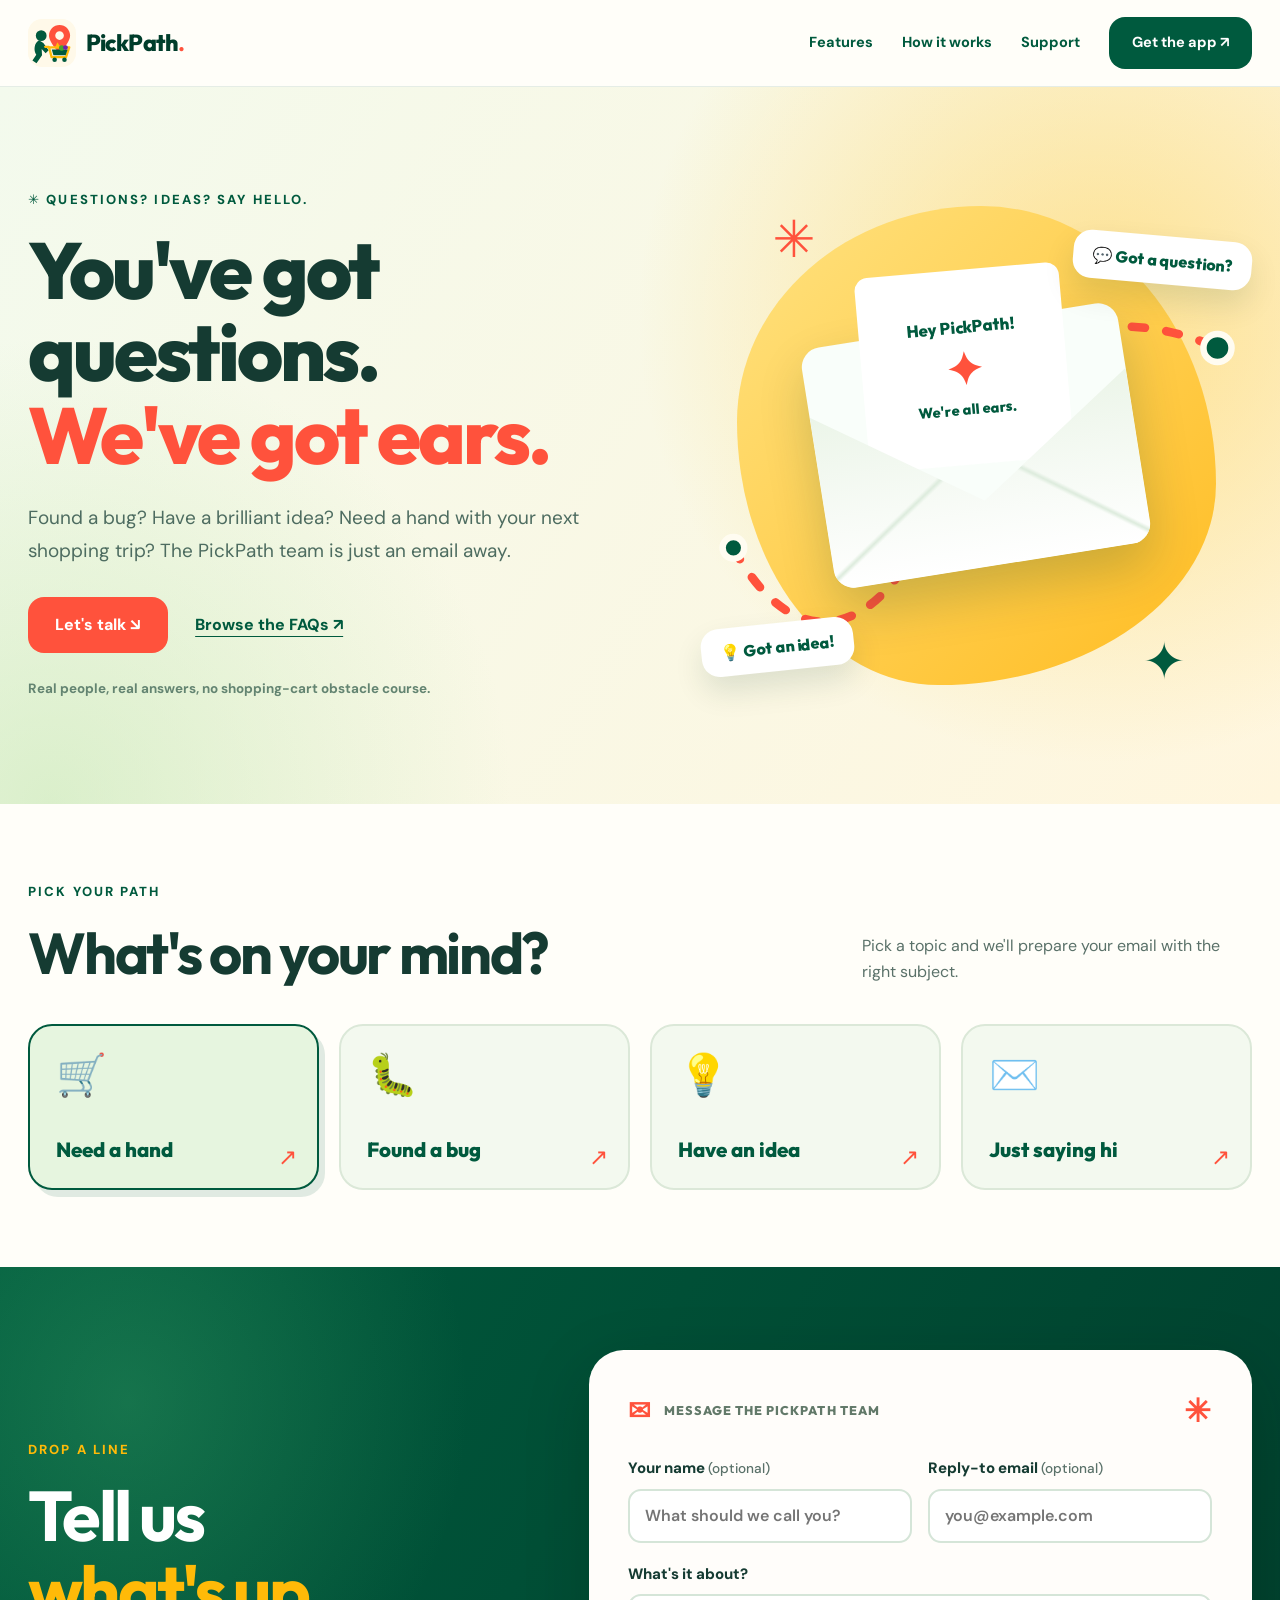
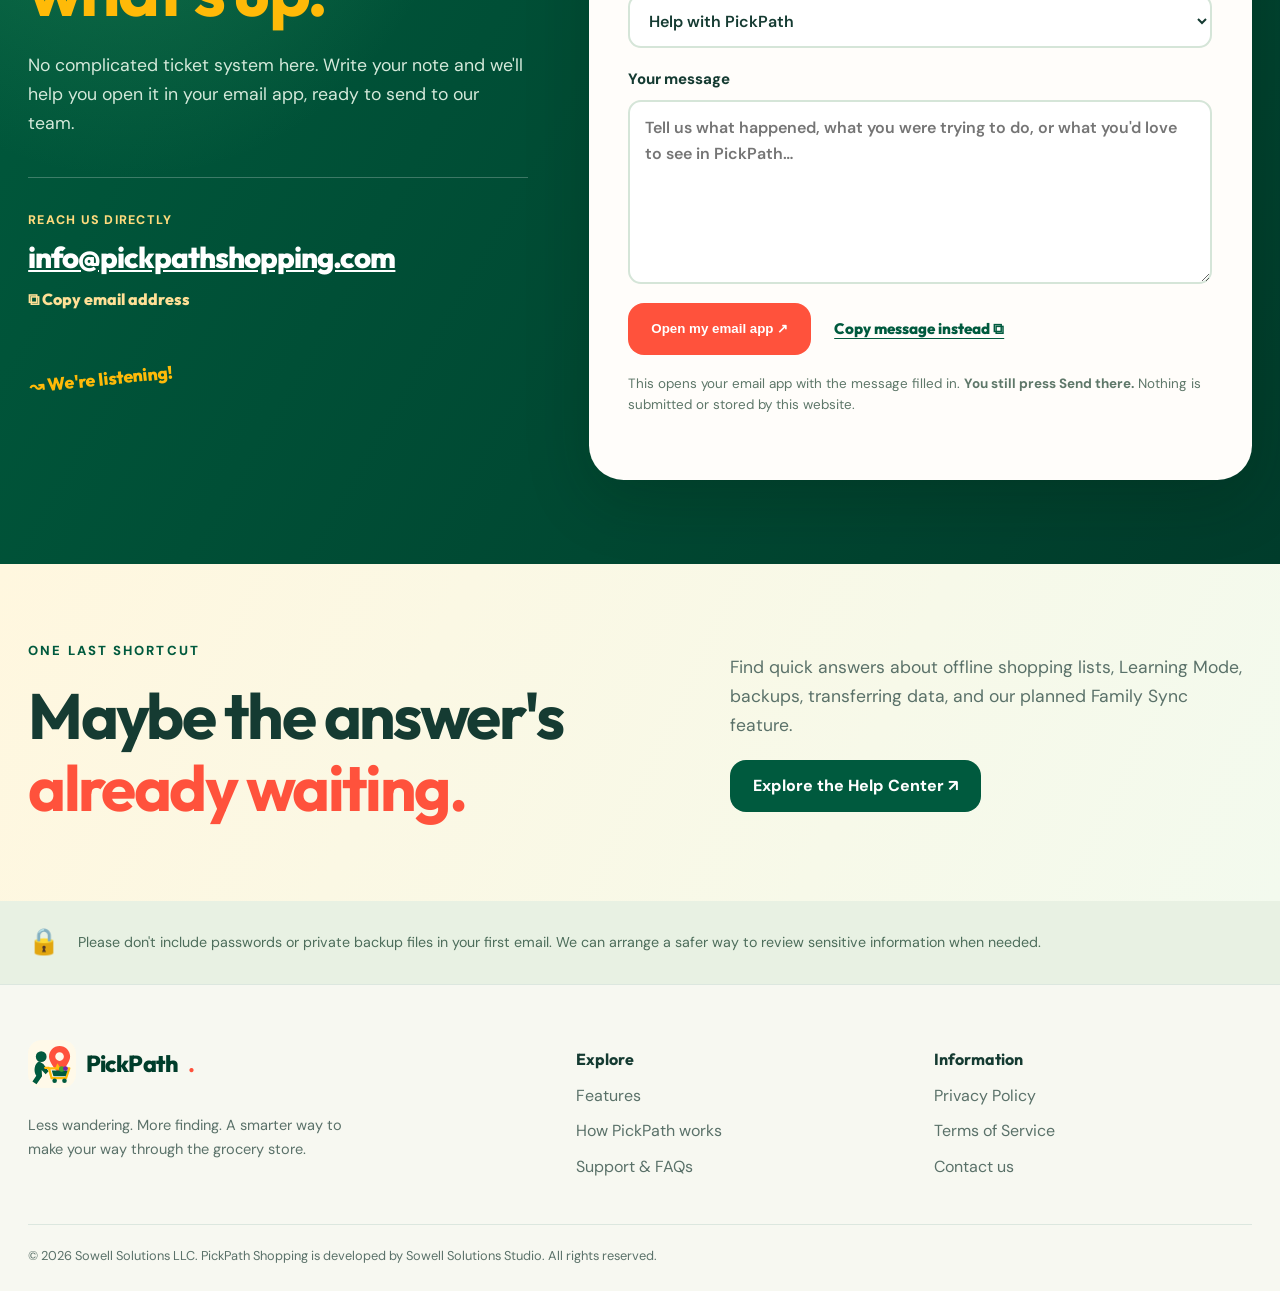
==== contact/index.html @ 89ba2357 "feat: add animated contact page, email composer and working footer navigation" ====
<!doctype html><html lang="en"><head><meta charset="utf-8"><meta name="viewport" content="width=device-width,initial-scale=1"><title>Contact PickPath Shopping | Say Hello to Our Team</title><meta name="description" content="Contact the PickPath Shopping team. Ask for help, report a bug, suggest a feature, or learn more about our grocery shopping app."><meta name="robots" content="noindex,nofollow"><link rel="canonical" href="https://pickpathshopping.com/contact/"><meta property="og:type" content="website"><meta property="og:site_name" content="PickPath Shopping"><meta property="og:title" content="Contact PickPath Shopping"><meta property="og:description" content="Questions, ideas and grocery mysteries welcome. Get in touch with PickPath Shopping."><meta property="og:url" content="https://pickpathshopping.com/contact/"><meta name="theme-color" content="#005a3e"><link rel="icon" href="../assets/brand.svg" type="image/svg+xml"><link rel="stylesheet" href="../styles.css"></head><body><a class="skip-link" href="#main">Skip to content</a><header class="site-header"><div class="shell nav"><a class="brand" href="../"><img src="../assets/brand.svg" alt="" width="48" height="48"><span>PickPath<strong>.</strong></span></a><nav class="nav-links" aria-label="Main navigation"><a href="../#features">Features</a><a href="../#how-it-works">How it works</a><a href="../support/">Support</a><a class="btn" href="../#download">Get the app ↗</a></nav></div></header>
<main id="main">
<section class="contact-hero"><div class="shell contact-hero-grid">
 <div class="contact-hero-copy"><p class="eyebrow">✳ Questions? Ideas? Say hello.</p><h1>You've got<br>questions.<br><em>We've got ears.</em></h1><p>Found a bug? Have a brilliant idea? Need a hand with your next shopping trip? The PickPath team is just an email away.</p><div class="contact-hero-actions"><a class="btn contact-hero-cta" href="#write-us">Let's talk ↘</a><a class="contact-hero-secondary" href="../support/">Browse the FAQs ↗</a></div><span class="contact-hero-footnote">Real people, real answers, no shopping-cart obstacle course.</span></div>
 <div class="contact-hero-art" aria-hidden="true"><div class="contact-hero-blob"></div><svg viewBox="0 0 510 490" class="contact-route"><path d="M30 340 C100 470 195 395 218 280 S355 100 478 155"/><circle cx="30" cy="340" r="10"/><circle cx="478" cy="155" r="13"/></svg><div class="contact-envelope"><div class="contact-envelope-note"><span>Hey PickPath!</span><strong>✦</strong><small>We're all ears.</small></div><div class="contact-envelope-front"></div></div><div class="contact-bubble contact-bubble-one">💬 Got a question?</div><div class="contact-bubble contact-bubble-two">💡 Got an idea!</div><span class="contact-spark contact-spark-one">✳</span><span class="contact-spark contact-spark-two">✦</span></div>
</div></section>
<section class="contact-topics" aria-labelledby="contact-topics-title"><div class="shell"><p class="eyebrow">Pick your path</p><div class="contact-topic-head"><h2 id="contact-topics-title">What's on your mind?</h2><p>Pick a topic and we'll prepare your email with the right subject.</p></div><div class="contact-topic-grid" role="group" aria-label="Choose an email topic">
<button type="button" class="contact-topic is-active" data-contact-topic="Help with PickPath" aria-pressed="true"><span>🛒</span><strong>Need a hand</strong><i aria-hidden="true">↗</i></button>
<button type="button" class="contact-topic" data-contact-topic="Bug report" aria-pressed="false"><span>🐛</span><strong>Found a bug</strong><i aria-hidden="true">↗</i></button>
<button type="button" class="contact-topic" data-contact-topic="Feature idea" aria-pressed="false"><span>💡</span><strong>Have an idea</strong><i aria-hidden="true">↗</i></button>
<button type="button" class="contact-topic" data-contact-topic="Something else" aria-pressed="false"><span>✉️</span><strong>Just saying hi</strong><i aria-hidden="true">↗</i></button>
</div></div></section>
<section id="write-us" class="contact-compose"><div class="shell contact-compose-grid">
 <div class="contact-compose-copy"><p class="eyebrow">Drop a line</p><h2>Tell us<br><em>what's up.</em></h2><p>No complicated ticket system here. Write your note and we'll help you open it in your email app, ready to send to our team.</p><div class="contact-address"><span>Reach us directly</span><a href="mailto:info@pickpathshopping.com">info@pickpathshopping.com</a><button type="button" data-contact-copy-email>⧉ Copy email address</button></div><p class="contact-scribble" aria-hidden="true">↝ We're listening!</p></div>
 <div class="contact-paper"><div class="contact-paper-heading"><span>✉</span> MESSAGE THE PICKPATH TEAM <span>✳</span></div><form id="contact-email-composer">
 <div class="contact-field-pair"><div class="contact-field"><label for="contact-name">Your name <small>(optional)</small></label><input id="contact-name" type="text" maxlength="80" autocomplete="name" placeholder="What should we call you?"></div><div class="contact-field"><label for="contact-reply">Reply-to email <small>(optional)</small></label><input id="contact-reply" type="email" maxlength="254" autocomplete="email" placeholder="you@example.com"></div></div>
 <div class="contact-field"><label for="contact-subject">What's it about?</label><select id="contact-subject"><option>Help with PickPath</option><option>Bug report</option><option>Feature idea</option><option>Something else</option></select></div>
 <div class="contact-field"><label for="contact-message">Your message</label><textarea id="contact-message" rows="6" maxlength="1500" minlength="5" placeholder="Tell us what happened, what you were trying to do, or what you'd love to see in PickPath…" required></textarea></div>
 <div class="contact-actions"><button type="submit" class="btn contact-open-email">Open my email app ↗</button><button type="button" class="contact-copy-draft" data-contact-copy-draft>Copy message instead ⧉</button></div><p class="contact-form-hint">This opens your email app with the message filled in. <strong>You still press Send there.</strong> Nothing is submitted or stored by this website.</p><p class="contact-feedback" id="contact-copy-feedback" role="status" aria-live="polite"></p>
 </form></div>
</div></section>
<section class="contact-help" aria-labelledby="contact-help-title"><div class="shell contact-help-grid"><div><p class="eyebrow">One last shortcut</p><h2 id="contact-help-title">Maybe the answer's<br><em>already waiting.</em></h2></div><div><p>Find quick answers about offline shopping lists, Learning Mode, backups, transferring data, and our planned Family Sync feature.</p><a href="../support/" class="btn">Explore the Help Center ↗</a></div></div></section>
<div class="contact-safety"><div class="shell"><span aria-hidden="true">🔒</span><p>Please don't include passwords or private backup files in your first email. We can arrange a safer way to review sensitive information when needed.</p></div></div>
</main><footer class="site-footer"><div class="shell"><div class="footer-grid"><div><a class="brand" href="../"><img src="../assets/brand.svg" alt="" width="48" height="48">PickPath<strong>.</strong></a><p>Less wandering. More finding. A smarter way to make your way through the grocery store.</p></div><div class="footer-col"><h3>Explore</h3><a href="../#features">Features</a><a href="../#how-it-works">How PickPath works</a><a href="../support/">Support &amp; FAQs</a></div><div class="footer-col"><h3>Information</h3><a href="../privacy/">Privacy Policy</a><a href="../terms/">Terms of Service</a><a href="../contact/">Contact us</a></div></div><div class="footer-bottom">© 2026 Sowell Solutions LLC. PickPath Shopping is developed by Sowell Solutions Studio. All rights reserved.</div></div></footer><script src="../scripts/contact.js" defer></script></body></html>
---- styles.css ----
@import url('https://fonts.googleapis.com/css2?family=DM+Sans:wght@400;500;600;700&family=Outfit:wght@400;500;600;700;800&display=swap');
:root{--green:#005a3e;--green-deep:#003d2b;--orange:#ff523c;--gold:#ffba08;--cream:#faf8ee;--ink:#153b32;--muted:#5a7169;--line:#dce7df;--shadow:0 22px 65px rgba(2,75,50,.09)}
*{box-sizing:border-box}html{scroll-behavior:smooth}body{margin:0;background:#fffef9;color:var(--ink);font:16px/1.65 'DM Sans',system-ui,sans-serif;-webkit-font-smoothing:antialiased}h1,h2,h3,.brand{font-family:Outfit,system-ui,sans-serif;line-height:1.13;letter-spacing:-.04em}h1{font-size:clamp(3rem,6vw,6.4rem);font-weight:800;margin:18px 0 22px}h2{font-size:clamp(2.1rem,4vw,3.8rem);margin:0 0 22px}h3{font-size:1.45rem;margin:10px 0}p{margin:0 0 20px}a{color:var(--green)}a:hover{color:var(--orange)}.skip-link{position:absolute;top:-80px;left:16px;background:white;padding:12px;z-index:20}.skip-link:focus{top:12px}.shell{width:min(1180px,calc(100% - 42px));margin:auto}.site-header{position:relative;z-index:5;background:#fffef9;border-bottom:1px solid rgba(0,90,62,.1)}.nav{display:flex;align-items:center;justify-content:space-between;gap:24px;min-height:86px}.brand{display:inline-flex;align-items:center;gap:10px;color:var(--green-deep);font-size:1.45rem;font-weight:800;text-decoration:none;white-space:nowrap}.brand img{width:48px;height:48px;border-radius:14px;object-fit:cover}.brand strong{color:var(--orange)}.nav-links{display:flex;align-items:center;gap:29px;flex-wrap:wrap}.nav-links a{text-decoration:none;font-weight:700;font-size:.91rem}.btn{display:inline-flex;align-items:center;justify-content:center;gap:10px;min-height:52px;border-radius:16px;padding:12px 23px;background:var(--green);color:#fff;text-decoration:none;font-weight:800;transition:transform .2s,background .2s,box-shadow .2s}.btn:hover{color:#fff;background:var(--green-deep);transform:translateY(-2px);box-shadow:0 10px 25px rgba(0,90,62,.22)}.btn-secondary{background:white;color:var(--green);border:1px solid #c9ded2}.btn-secondary:hover{background:#f1f8f0;color:var(--green)}.btn-coral{background:var(--orange)}.btn-coral:hover{background:#dc402e}.eyebrow{font-size:.82rem;text-transform:uppercase;letter-spacing:.16em;font-weight:800;color:var(--green);margin:0 0 18px}.hero{overflow:hidden;background:radial-gradient(circle at 70% 14%,#fff7ce 0,transparent 39%),linear-gradient(125deg,#f6f8e9 0%,#fffef9 65%);padding:94px 0 105px}.hero-grid{display:grid;grid-template-columns:1.15fr .85fr;align-items:center;gap:40px}.hero-copy{max-width:660px}.hero h1 em{font-style:normal;color:var(--orange)}.lead{font-size:clamp(1.12rem,2vw,1.32rem);color:#4e6b60;max-width:570px}.hero-actions{display:flex;gap:14px;flex-wrap:wrap;margin:34px 0 28px}.reassurance{font-size:.85rem;font-weight:700;color:var(--muted)}.hero-art{position:relative;min-height:480px;display:grid;place-items:center}.art-blob{width:min(100%,470px);aspect-ratio:1;border-radius:41% 59% 53% 47%/56% 40% 60% 44%;background:#ffdb74;transform:rotate(-12deg);position:absolute;box-shadow:0 30px 90px rgba(255,186,8,.17)}.hero-logo{position:relative;width:min(86%,365px);aspect-ratio:1;object-fit:cover;border-radius:34%;background:white;box-shadow:0 28px 68px rgba(0,64,41,.18);transform:rotate(5deg)}.float-label{position:absolute;background:white;border:1px solid #e3ebdf;border-radius:18px;padding:11px 16px;box-shadow:var(--shadow);font-weight:800;color:var(--green);font-size:.9rem}.label-top{right:-4px;top:13%}.label-bottom{bottom:10%;left:-6%}.section{padding:110px 0}.section-soft{background:#f5f9f1}.section-head{max-width:680px;margin-bottom:46px}.section-head p:not(.eyebrow){font-size:1.1rem;color:var(--muted)}.feature-grid{display:grid;grid-template-columns:repeat(3,1fr);gap:22px}.feature{padding:34px 30px;border:1px solid var(--line);border-radius:26px;background:#fff;box-shadow:0 10px 35px rgba(0,75,49,.035)}.feature-icon{width:58px;height:58px;border-radius:18px;display:grid;place-items:center;font-size:1.8rem;background:#e4f4dd;margin-bottom:26px}.feature:nth-child(2) .feature-icon{background:#fff1ce}.feature:nth-child(3) .feature-icon{background:#ffe8e2}.feature p{color:var(--muted);margin:0}.split{display:grid;grid-template-columns:1fr 1fr;gap:80px;align-items:center}.story-panel{padding:44px;border-radius:35px;background:var(--green);color:white;min-height:390px;display:flex;flex-direction:column;justify-content:center;box-shadow:var(--shadow)}.story-panel .route{display:flex;align-items:center;gap:10px;flex-wrap:wrap;margin:26px 0}.route span{background:rgba(255,255,255,.13);border:1px solid rgba(255,255,255,.26);padding:12px 14px;border-radius:13px;font-weight:800}.route b{color:var(--gold)}.story-panel p{color:#d5eadf}.number-list{padding:0;margin:28px 0;list-style:none}.number-list li{display:flex;gap:16px;margin:20px 0;color:var(--muted)}.number-list strong{display:grid;place-items:center;flex:0 0 38px;height:38px;border-radius:50%;background:#e7f3e6;color:var(--green)}.cta{background:var(--green-deep);color:white;border-radius:36px;padding:70px clamp(28px,6vw,78px);display:flex;align-items:center;justify-content:space-between;gap:30px}.cta h2{max-width:650px;margin:0 0 16px}.cta p{color:#c6e0d2;margin:0}.cta .eyebrow{color:var(--gold)}.cta .btn{white-space:nowrap}.site-footer{background:#f7f8f1;padding:55px 0 25px;border-top:1px solid var(--line)}.footer-grid{display:grid;grid-template-columns:1.6fr 1fr 1fr;gap:40px}.footer-grid p{max-width:320px;color:var(--muted);font-size:.91rem;margin-top:18px}.footer-col h3{font-size:1rem;letter-spacing:0;margin-bottom:15px}.footer-col a{display:block;margin:9px 0;text-decoration:none;color:var(--muted)}.footer-bottom{border-top:1px solid var(--line);margin-top:35px;padding-top:20px;color:var(--muted);font-size:.8rem}.page-hero{background:linear-gradient(125deg,#f4f9ec,#fffef8);padding:90px 0 65px}.page-hero h1{font-size:clamp(2.8rem,5vw,4.8rem);margin:0 0 18px}.page-hero p{max-width:700px;color:var(--muted);font-size:1.14rem}.legal{max-width:820px;padding:70px 0 120px}.legal h2{font-size:1.65rem;letter-spacing:-.025em;margin:42px 0 13px}.legal p,.legal li{color:#425e54}.legal ul{padding-left:24px}.legal .notice{background:#f0f7ed;padding:22px 27px;border-radius:17px;border-left:4px solid var(--green)}.faq{max-width:880px}.faq details{border-bottom:1px solid var(--line);padding:20px 0}.faq summary{font-weight:800;font-size:1.12rem;cursor:pointer}.faq details p{margin:14px 0 0;color:var(--muted)}.mobile-menu{display:none}
@media(max-width:900px){.hero-grid{grid-template-columns:1fr}.hero-art{min-height:350px}.hero-logo{max-width:290px}.art-blob{max-width:350px}.label-top{right:4%}.label-bottom{left:4%}.feature-grid{grid-template-columns:1fr 1fr}.split{gap:35px}.cta{flex-direction:column;align-items:flex-start}}@media(max-width:650px){.nav{min-height:74px;align-items:flex-start;padding:15px 0;flex-direction:column;gap:12px}.nav-links{gap:16px}.nav-links a{font-size:.83rem}.nav-links .btn{min-height:42px;padding:8px 13px}.hero{padding:58px 0 65px}.hero-art{min-height:300px}.hero-logo{max-width:235px}.float-label{font-size:.75rem;padding:9px 12px}.section{padding:72px 0}.feature-grid,.split,.footer-grid{grid-template-columns:1fr}.feature{padding:27px}.story-panel{min-height:310px;padding:30px}.cta{border-radius:23px;padding:35px 26px}.page-hero{padding:65px 0 45px}.legal{padding:40px 0 80px}}@media(prefers-reduced-motion:reduce){html{scroll-behavior:auto}*,*::before,*::after{transition:none!important;animation:none!important}}

/*
 * Full-viewport marketing layout.
 * Only privacy and terms use the narrower .legal reading column.
 * All public-facing marketing sections keep small, fluid edge gutters.
 */
:root {
  --site-gutter: clamp(16px, 2.2vw, 44px);
}
.site-header .shell,
.site-footer .shell,
.hero .shell,
#features .shell,
#how-it-works .shell,
#download .shell,
.page-hero .shell,
.support-content.shell {
  width: calc(100% - (var(--site-gutter) * 2));
  max-width: none;
  margin-inline: auto;
}
.hero {
  padding-block: clamp(38px, 4.4vw, 72px);
}
.hero-grid {
  grid-template-columns: minmax(0, 1.04fr) minmax(0, .96fr);
  gap: clamp(22px, 3.5vw, 78px);
}
.hero-copy,
.hero-copy .lead,
.section-head {
  max-width: none;
}
.hero-art {
  min-height: clamp(360px, 40vw, 620px);
}
.art-blob {
  width: min(94%, 640px);
}
.hero-logo {
  width: min(82%, 540px);
}
.section {
  padding-block: clamp(56px, 5.5vw, 94px);
}
.section-head {
  margin-bottom: clamp(26px, 3.2vw, 52px);
}
.feature-grid {
  gap: clamp(16px, 2vw, 28px);
}
.split {
  grid-template-columns: minmax(0, 1fr) minmax(0, 1fr);
  gap: clamp(28px, 4vw, 88px);
}
.story-panel {
  padding: clamp(28px, 3vw, 55px);
}
.cta {
  padding: clamp(28px, 4vw, 70px);
}
.support-content {
  padding-block: clamp(48px, 5vw, 82px);
}
.support-content .faq {
  max-width: none;
}
.support-content .notice {
  max-width: 100%;
}
@media (max-width: 900px) {
  .hero-grid {
    grid-template-columns: 1fr;
  }
  .hero-art {
    min-height: clamp(310px, 52vw, 490px);
  }
  .art-blob {
    width: min(80%, 500px);
  }
  .hero-logo {
    width: min(65%, 380px);
    max-width: none;
  }
  .split {
    gap: 28px;
  }
}
@media (max-width: 650px) {
  :root {
    --site-gutter: 17px;
  }
  .hero {
    padding-block: 42px 50px;
  }
  .hero-art {
    min-height: 310px;
  }
  .hero-logo {
    width: min(72%, 260px);
  }
  .art-blob {
    width: min(90%, 330px);
  }
  .section {
    padding-block: 55px;
  }
  .split {
    grid-template-columns: 1fr;
  }
}


/* Hero refresh: richer existing gradients, uncropped artwork, coordinated motion. */
.hero {
  position: relative;
  overflow: hidden;
  background:
    radial-gradient(ellipse 63% 72% at 76% 25%, rgba(255, 204, 73, .58) 0%, rgba(255, 222, 116, .34) 47%, transparent 83%),
    radial-gradient(ellipse 60% 86% at 5% 79%, rgba(154, 199, 153, .52) 0%, rgba(211, 231, 199, .30) 55%, transparent 89%),
    linear-gradient(122deg, #eaf3dd 0%, #fff3ce 48%, #fffaf0 100%);
  background-size: 116% 116%;
  animation: heroGradientDrift 16s ease-in-out infinite alternate;
}
.hero-grid {
  position: relative;
}
.hero-art {
  isolation: isolate;
  overflow: visible;
  padding-block: 18px;
  animation: heroArtworkEntrance 1.1s cubic-bezier(.19,1,.22,1) both;
}
.art-blob {
  z-index: 0;
  background: linear-gradient(145deg, #ffe68c 6%, #ffd456 65%, #ffcf48 100%);
  box-shadow: 0 26px 95px rgba(225, 160, 32, .23);
  animation: heroBlobDrift 11s ease-in-out infinite alternate;
}
.hero-logo {
  z-index: 1;
  display: block;
  width: min(78%, 510px);
  max-width: none;
  height: auto;
  aspect-ratio: 1;
  object-fit: contain;
  border-radius: 0;
  background: transparent;
  box-shadow: none;
  transform: none;
  filter: drop-shadow(0 22px 26px rgba(0, 72, 46, .16));
  animation: heroLogoFloat 6s ease-in-out infinite;
}
.float-label {
  z-index: 2;
  min-height: 66px;
  display: flex;
  align-items: center;
  justify-content: center;
  font-size: clamp(1.03rem, 1.19vw, 1.25rem);
  line-height: 1.3;
  white-space: nowrap;
  padding: 15px 24px;
  border-radius: 21px;
  border: 1px solid rgba(0, 90, 62, .18);
  box-shadow: 0 15px 38px rgba(0, 64, 42, .14);
  background: rgba(255, 255, 255, .97);
  backdrop-filter: blur(8px);
  -webkit-backdrop-filter: blur(8px);
  opacity: 0;
}
.float-label span {
  display: block;
}
.label-top {
  right: 1%;
  top: 9%;
  animation: heroTagReveal .8s cubic-bezier(.2,1.55,.4,1) 1s forwards;
}
.label-bottom {
  bottom: 8%;
  left: 0;
  animation: heroTagReveal .8s cubic-bezier(.2,1.55,.4,1) 1.35s forwards;
}
.label-top span {
  animation: heroTopTagFloat 5.2s ease-in-out 2s infinite;
}
.label-bottom span {
  animation: heroBottomTagFloat 5.7s ease-in-out 2.2s infinite;
}
.hero-copy > .eyebrow,
.hero-copy > h1,
.hero-copy > .lead,
.hero-copy > .hero-actions,
.hero-copy > .reassurance {
  animation: heroCopyEntrance .85s cubic-bezier(.2,.8,.2,1) both;
}
.hero-copy > .eyebrow { animation-delay: .08s; }
.hero-copy > h1 { animation-delay: .20s; }
.hero-copy > .lead { animation-delay: .34s; }
.hero-copy > .hero-actions { animation-delay: .46s; }
.hero-copy > .reassurance { animation-delay: .57s; }

@keyframes heroGradientDrift {
  0% { background-position: 0% 0%; }
  100% { background-position: 100% 100%; }
}
@keyframes heroArtworkEntrance {
  from { opacity: 0; transform: translate3d(0, 30px, 0) scale(.95); }
  to { opacity: 1; transform: translate3d(0, 0, 0) scale(1); }
}
@keyframes heroCopyEntrance {
  from { opacity: 0; transform: translate3d(0, 23px, 0); }
  to { opacity: 1; transform: translate3d(0, 0, 0); }
}
@keyframes heroBlobDrift {
  0% { transform: translate3d(-10px, 8px, 0) rotate(-13deg); border-radius: 41% 59% 53% 47% / 56% 40% 60% 44%; }
  50% { transform: translate3d(9px, -14px, 0) rotate(-5deg); border-radius: 49% 51% 43% 57% / 46% 55% 45% 54%; }
  100% { transform: translate3d(-3px, 5px, 0) rotate(-11deg); border-radius: 55% 45% 53% 47% / 58% 43% 57% 42%; }
}
@keyframes heroLogoFloat {
  0%, 100% { transform: translate3d(0, 0, 0) rotate(-1.5deg); }
  50% { transform: translate3d(0, -15px, 0) rotate(2deg); }
}
@keyframes heroTagReveal {
  0% { opacity: 0; transform: translate3d(0, 23px, 0) scale(.8); }
  70% { opacity: 1; transform: translate3d(0, -3px, 0) scale(1.04); }
  100% { opacity: 1; transform: translate3d(0, 0, 0) scale(1); }
}
@keyframes heroTopTagFloat {
  0%, 100% { transform: translate3d(0, 0, 0); }
  50% { transform: translate3d(-5px, -8px, 0); }
}
@keyframes heroBottomTagFloat {
  0%, 100% { transform: translate3d(0, 0, 0); }
  50% { transform: translate3d(6px, 9px, 0); }
}
@media (max-width: 900px) {
  .hero-logo {
    width: min(69%, 390px);
    max-width: none;
  }
  .label-top { right: 2%; }
  .label-bottom { left: 2%; }
}
@media (max-width: 650px) {
  .hero-art {
    min-height: 360px;
  }
  .hero-logo {
    width: min(74%, 270px);
  }
  .float-label {
    min-height: 48px;
    font-size: clamp(.84rem, 3.1vw, 1rem);
    padding: 10px 13px;
    border-radius: 15px;
  }
  .label-top { top: 3%; right: 0; }
  .label-bottom { bottom: 3%; left: 0; }
}
@media (prefers-reduced-motion: reduce) {
  .hero,
  .hero-art,
  .art-blob,
  .hero-logo,
  .float-label,
  .float-label span,
  .hero-copy > .eyebrow,
  .hero-copy > h1,
  .hero-copy > .lead,
  .hero-copy > .hero-actions,
  .hero-copy > .reassurance {
    animation: none !important;
    transition: none !important;
  }
  .hero-art,
  .hero-logo,
  .art-blob,
  .float-label,
  .hero-copy > .eyebrow,
  .hero-copy > h1,
  .hero-copy > .lead,
  .hero-copy > .hero-actions,
  .hero-copy > .reassurance {
    opacity: 1 !important;
  }
  .hero-logo { transform: none; }
  .art-blob { transform: rotate(-12deg); }
  .float-label { transform: none; }
}


/* Feature journey: lively editorial illustrations and a route that draws while scrolling. */
.feature-journey {
  overflow: hidden;
  background:
    radial-gradient(ellipse 39% 33% at 97% 26%, rgba(255,193,56,.15),transparent 80%),
    radial-gradient(ellipse 35% 34% at 0% 83%,rgba(0,90,62,.09),transparent 80%),
    #fffef9;
}
.journey-intro {
  position: relative;
  max-width: 1050px;
  z-index: 2;
}
.journey-intro h2 {
  font-size: clamp(3.05rem,5.1vw,6.15rem);
  line-height: 1.08;
  margin-bottom: 20px;
}
.journey-intro h2 span { color: var(--orange); }
.journey-intro > p:not(.eyebrow) {
  color: var(--muted);
  max-width: 775px;
  font-size: clamp(1.08rem,1.4vw,1.28rem);
}
.journey-scroll-cue {
  color: var(--green);
  display: inline-flex;
  align-items: center;
  gap: 12px;
  font-size: .82rem;
  letter-spacing: .12em;
  text-transform: uppercase;
  font-weight: 800;
  margin: 12px 0 30px;
}
.journey-scroll-cue span {
  color: var(--orange);
  font-size: 2rem;
  animation: journeyNudge 2.6s ease-in-out infinite;
}
.journey-stage { position: relative; isolation: isolate; }
.journey-path {
  pointer-events: none;
  position: absolute;
  z-index: -1;
  top: 5%;
  left: 50%;
  width: min(90%,1300px);
  height: 90%;
  overflow: visible;
  transform: translateX(-50%);
}
.journey-path path {
  fill: none;
  stroke-linecap: round;
  stroke-linejoin: round;
  stroke-width: 7px;
}
.journey-path-track { stroke: rgba(0,90,62,.12); stroke-dasharray: 4 17; }
.journey-path-progress { stroke: var(--orange); stroke-dasharray: 4 17; }
.journey-stop {
  display: grid;
  grid-template-columns: minmax(0,1fr) minmax(0,1fr);
  align-items: center;
  gap: clamp(25px,4.5vw,96px);
  position: relative;
  min-height: clamp(380px,31vw,510px);
  padding: 18px clamp(4px,3.3vw,68px);
}
.journey-stop--learn { margin-top: 10px; }
.journey-stop--offline { margin-top: 10px; }
.journey-words { z-index: 2; position: relative; max-width: 700px; }
.journey-kicker {
  text-transform: uppercase;
  color: var(--green);
  letter-spacing: .12em;
  font-size: .8rem;
  font-weight: 800;
  display: flex;
  align-items: center;
  gap: 15px;
  margin: 0;
}
.journey-kicker > span {
  display: grid;
  place-items: center;
  width: 52px;
  height: 52px;
  flex: 0 0 52px;
  border-radius: 50%;
  background: var(--green);
  color: white;
  font: 800 1.14rem Outfit,sans-serif;
  letter-spacing: 0;
  box-shadow: 0 8px 0 rgba(0,90,62,.15);
}
.journey-stop--learn .journey-kicker > span { background: var(--orange); box-shadow: 0 8px 0 rgba(255,82,60,.13); }
.journey-stop--offline .journey-kicker > span { background: #dda300; box-shadow: 0 8px 0 rgba(221,163,0,.13); }
.journey-words h3 {
  font-size: clamp(2.55rem,3.65vw,4.65rem);
  letter-spacing: -.047em;
  margin: 24px 0 20px;
  line-height: 1.07;
}
.journey-words h3 em { color: var(--orange); font-style: normal; }
.journey-words > p:not(.journey-kicker) {
  max-width: 600px;
  font-size: clamp(1.07rem,1.2vw,1.24rem);
  color: var(--muted);
  line-height: 1.68;
  margin-bottom: 18px;
}
.journey-handwritten {
  display: inline-block;
  color: var(--green);
  border-bottom: 2px solid rgba(255,82,60,.46);
  padding-bottom: 3px;
  font-weight: 800;
  font-size: .97rem;
  transform: rotate(-1deg);
}
.journey-illustration {
  position: relative;
  isolation: isolate;
  display: flex;
  align-items: center;
  justify-content: center;
  min-height: clamp(330px,29vw,470px);
  width: 100%;
}
.journey-blob {
  position: absolute;
  z-index: -1;
  width: min(86%,490px);
  aspect-ratio: 1.15;
  animation: journeyBlobFloat 8s ease-in-out infinite alternate;
}
.journey-blob--green { background: #d9efd0; border-radius: 57% 43% 62% 38%/46% 59% 41% 54%; transform: rotate(-12deg); }
.journey-blob--gold { background: #ffe49a; border-radius: 44% 56% 42% 58%/62% 45% 55% 38%; transform: rotate(9deg); }
.journey-blob--coral { background: #ffddd3; border-radius: 62% 38% 51% 49%/41% 56% 44% 59%; transform: rotate(-6deg); }
.journey-paper {
  width: clamp(235px,25vw,350px);
  max-width: 82%;
  min-height: 330px;
  padding: 26px 27px;
  border: 2px solid #e5eddf;
  border-radius: 20px;
  background: #fffefa;
  box-shadow: 0 24px 50px rgba(0,78,51,.15);
  position: relative;
  transform: rotate(-7deg);
  animation: journeyPaperFloat 6.5s ease-in-out infinite;
}
.journey-paper::before {
  content: "";
  position: absolute;
  top: -13px;
  left: 50%;
  width: 90px;
  height: 25px;
  transform: translateX(-50%) rotate(3deg);
  border-radius: 3px;
  background: rgba(255,186,8,.55);
}
.journey-paper-header {
  display: flex;
  justify-content: space-between;
  gap: 8px;
  padding-bottom: 13px;
  margin-bottom: 21px;
  border-bottom: 3px solid #e2ebda;
  font: 700 1.5rem Outfit,sans-serif;
}
.journey-paper-header span { color: var(--orange); font-size: 1.7rem; }
.journey-paper-row {
  display: flex;
  align-items: center;
  gap: 15px;
  font: 600 clamp(1.17rem,1.4vw,1.4rem) Outfit,sans-serif;
  margin: 19px 0;
}
.journey-tick {
  color: white;
  background: #278b55;
  border-radius: 9px;
  width: 30px;
  height: 30px;
  display: grid;
  place-items: center;
  font: 800 1rem Outfit,sans-serif;
}
.journey-visible .journey-paper-row:nth-of-type(2) .journey-tick { animation: journeyCheck .5s .25s both; }
.journey-visible .journey-paper-row:nth-of-type(3) .journey-tick { animation: journeyCheck .5s .65s both; }
.journey-visible .journey-paper-row:nth-of-type(4) .journey-tick { animation: journeyCheck .5s 1.05s both; }
.journey-paper-line { height: 26px; border-top: 2px solid #e3ebdf; border-bottom: 2px solid #e3ebdf; margin-top: 25px; }
.journey-sticker {
  position: absolute;
  z-index: 3;
  padding: 14px 22px;
  border-radius: 20px;
  border: 1px solid rgba(0,90,62,.12);
  background: white;
  box-shadow: 0 15px 35px rgba(0,73,47,.15);
  color: var(--green);
  font: 800 clamp(1rem,1.55vw,1.4rem) Outfit,sans-serif;
  white-space: nowrap;
  animation: journeyStickerFloat 5s ease-in-out infinite alternate;
}
.journey-sticker--list { right: 0; bottom: 9%; transform: rotate(5deg); }
.journey-sticker--learn { left: 0; bottom: 6%; transform: rotate(-6deg); }
.journey-sticker--offline { right: 0; top: 14%; transform: rotate(7deg); }
.journey-spark {
  position: absolute;
  color: var(--orange);
  z-index: 2;
  font: 600 clamp(2.2rem,4vw,4.4rem) Outfit,sans-serif;
  line-height: 1;
  animation: journeySparkPulse 3.6s ease-in-out infinite;
}
.journey-spark--a { left: 7%; top: 7%; color: var(--gold); }
.journey-spark--b { right: 5%; top: 11%; }
.journey-spark--c { right: 6%; top: 8%; color: var(--orange); }
.journey-spark--d { left: 7%; bottom: 12%; color: #278b55; }
.journey-aisles {
  position: relative;
  width: min(90%,465px);
  height: 320px;
  border-radius: 35px 35px 42px 27px;
  background: #fffef5;
  border: 2px solid #eee0bd;
  box-shadow: 0 25px 53px rgba(96,70,14,.14);
  transform: rotate(5deg);
  overflow: hidden;
  animation: journeyAislesFloat 7s ease-in-out infinite;
}
.journey-aisles-heading {
  display: flex;
  justify-content: space-between;
  position: relative;
  z-index: 1;
  padding: 22px 26px;
  font-size: 1.05rem;
}
.journey-aisles-heading span { color: var(--orange); font-weight: 800; }
.journey-aisle-lines {
  position: absolute;
  display: flex;
  justify-content: space-between;
  gap: 19px;
  inset: 76px 42px 32px;
}
.journey-aisle-lines i { display: block; width: 22%; background: #dcecd6; border-radius: 11px; }
.journey-aisle-lines i:nth-child(even) { background: #efe8cb; }
.journey-mini-route {
  position: absolute;
  width: 85%;
  height: 230px;
  inset: 72px 7% 0;
  overflow: visible;
}
.journey-mini-route path {
  fill: none;
  stroke: var(--orange);
  stroke-width: 9;
  stroke-linecap: round;
  stroke-dasharray: 12 14;
}
.journey-mini-route circle { fill: var(--green); stroke: white; stroke-width: 6; }
.journey-mini-route circle:last-child { fill: var(--orange); }
.journey-visible .journey-mini-route path { animation: journeyMarch 2.4s linear infinite; }
.journey-map-pin {
  display: grid;
  place-items: center;
  position: absolute;
  z-index: 2;
  width: 46px;
  height: 46px;
  border: 5px solid white;
  background: var(--green);
  color: white;
  border-radius: 50%;
  font-weight: 800;
  box-shadow: 0 7px 16px rgba(0,90,62,.22);
}
.journey-map-pin--a { bottom: 21%; left: 9%; }
.journey-map-pin--b { top: 25%; right: 10%; background: var(--orange); }
.journey-offline-halo {
  width: 62%;
  aspect-ratio: 1;
  border-radius: 50%;
  background: rgba(255,186,8,.3);
  position: absolute;
  animation: journeyHalo 5.5s ease-in-out infinite;
}
.journey-phone {
  position: relative;
  width: clamp(220px,18vw,290px);
  height: clamp(320px,26vw,410px);
  border: 9px solid #074b38;
  background: #074b38;
  border-radius: 41px;
  box-shadow: 0 27px 48px rgba(0,75,52,.22);
  padding: 15px 9px 9px;
  transform: rotate(7deg);
  animation: journeyPhoneFloat 6.8s ease-in-out infinite;
}
.journey-phone-speaker { position: absolute; top: 8px; left: 41%; width: 18%; height: 5px; border-radius: 20px; background: #9bbb9f; }
.journey-phone-screen {
  height: 100%;
  border-radius: 28px;
  background: #f3faeb;
  display: flex;
  flex-direction: column;
  align-items: center;
  justify-content: center;
  text-align: center;
  padding: 20px 14px;
  gap: 8px;
}
.journey-phone-check { width: 75px; height: 75px; border-radius: 50%; display: grid; place-items: center; background: #278b55; color: white; font: 800 2.6rem Outfit,sans-serif; margin-bottom: 14px; }
.journey-phone-screen strong { font: 800 1.35rem Outfit,sans-serif; color: var(--green-deep); }
.journey-phone-screen small { font-size: .85rem; color: #65776b; }
.journey-phone-lines { width: 80%; margin-top: 25px; }
.journey-phone-lines i { display: block; height: 11px; background: #d5e7cf; margin: 10px 0; border-radius: 10px; }
.journey-phone-lines i:last-child { width: 67%; }
.journey-outro {
  margin: 24px auto 0;
  text-align: center;
  padding: 24px;
}
.journey-outro-icon { font-size: 3.2rem; }
.journey-outro p { font: 600 clamp(1.45rem,2.7vw,2.5rem) Outfit,sans-serif; letter-spacing: -.025em; margin: 8px 0 20px; }
.journey-outro strong { color: var(--orange); }
.journey-outro a { display: inline-flex; align-items: center; gap: 10px; font-weight: 800; text-decoration: none; border-bottom: 2px solid var(--gold); padding-bottom: 3px; }
.journey-ready [data-journey-reveal]:not(.journey-visible) { opacity: 0; transform: translate3d(0,40px,0); }
.journey-ready [data-journey-reveal] { transition: opacity .78s ease,transform .9s cubic-bezier(.2,.8,.2,1); }
.journey-ready [data-journey-reveal].journey-visible { opacity: 1; transform: translate3d(0,0,0); }
@keyframes journeyNudge { 0%,100%{transform:translate(0,0)} 50%{transform:translate(5px,7px)} }
@keyframes journeyBlobFloat { 0%{transform:translate(0,0) rotate(-9deg) scale(.98)} 100%{transform:translate(8px,-13px) rotate(4deg) scale(1.05)} }
@keyframes journeyPaperFloat { 0%,100%{transform:translateY(0) rotate(-7deg)} 50%{transform:translateY(-14px) rotate(-4deg)} }
@keyframes journeyAislesFloat { 0%,100%{transform:translateY(0) rotate(5deg)} 50%{transform:translateY(-12px) rotate(2deg)} }
@keyframes journeyPhoneFloat { 0%,100%{transform:translateY(0) rotate(7deg)} 50%{transform:translateY(-14px) rotate(3deg)} }
@keyframes journeyStickerFloat { 0%,100%{translate:0 0} 50%{translate:0 -12px} }
@keyframes journeySparkPulse { 0%,100%{opacity:.65;scale:.92;rotate:-6deg} 50%{opacity:1;scale:1.1;rotate:8deg} }
@keyframes journeyHalo { 0%,100%{scale:.95;opacity:.6} 50%{scale:1.08;opacity:1} }
@keyframes journeyMarch { to {stroke-dashoffset:-52} }
@keyframes journeyCheck { from{transform:scale(.25);opacity:0} to{transform:scale(1);opacity:1} }
@media(max-width:900px) {
  .journey-stop { gap: 25px; padding-inline: 0; }
  .journey-paper { min-height: 285px; padding: 24px; }
  .journey-aisles { height: 290px; }
  .journey-sticker { padding: 10px 15px; }
}
@media(max-width:700px) {
  .journey-intro h2 { font-size:clamp(2.6rem,9.4vw,4rem); }
  .journey-stage { padding-top: 15px; }
  .journey-path { display:none; }
  .journey-stop { grid-template-columns:minmax(0,1fr); min-height:0; gap: 12px; padding: 25px 0 50px; margin: 0; }
  .journey-stop--learn .journey-words { order:-1; }
  .journey-words h3 { font-size: clamp(2.25rem,8vw,3.6rem); }
  .journey-illustration { min-height:340px; }
  .journey-paper { width:min(72%,300px); max-width:none; }
  .journey-aisles { width:min(90%,370px); height:300px; }
  .journey-phone { width:235px; height:335px; }
  .journey-sticker { font-size:1rem; }
  .journey-outro { padding:0 0 20px; }
}
@media(prefers-reduced-motion:reduce) {
  .journey-scroll-cue span,
  .journey-blob,
  .journey-paper,
  .journey-sticker,
  .journey-spark,
  .journey-aisles,
  .journey-mini-route path,
  .journey-offline-halo,
  .journey-phone,
  .journey-tick { animation:none!important; }
  .journey-ready [data-journey-reveal] { opacity:1!important; transform:none!important; transition:none!important; }
  .journey-path-progress { stroke-dasharray:4 17; stroke-dashoffset:0!important; }
}

/* The route remains decorative: it is redrawn through the open illustration areas
   and its SVG mask reserves clear space around each text block. */
.journey-path { z-index: -1; }
.journey-words { isolation: isolate; }


/* Actual-app screenshots: immersive, accessible, animated phone carousel. */
.how-grid {
  grid-template-columns: minmax(0, 1.08fr) minmax(0, .92fr);
  gap: clamp(24px, 4vw, 86px);
  align-items: center;
}
.app-showcase {
  position: relative;
  isolation: isolate;
  overflow: hidden;
  border-radius: clamp(28px, 2.5vw, 44px);
  min-height: 730px;
  padding: clamp(25px,3vw,52px);
  color: #fff;
  background:
    radial-gradient(ellipse 65% 45% at 62% 50%,rgba(32,160,107,.52),transparent 75%),
    radial-gradient(ellipse 65% 38% at 0% 97%,rgba(255,186,8,.20),transparent 75%),
    linear-gradient(145deg,#006244,#003c2b);
  box-shadow: 0 18px 55px rgba(0,65,42,.16);
}
.app-showcase::before {
  content:"";
  position:absolute;
  width:55%;
  aspect-ratio:1;
  border:2px dashed rgba(255,255,255,.12);
  border-radius:50%;
  left:50%;
  top:34%;
  transform:translateX(-50%);
  pointer-events:none;
}
.showcase-header { position:relative; z-index:3; }
.showcase-header .eyebrow { color:var(--gold); }
.showcase-header h2 { font-size:clamp(2.1rem,3vw,3.5rem); margin:10px 0; }
.showcase-header h2 span { color:var(--gold); }
.showcase-header p:not(.eyebrow) { color:#d4eee0; font-size:1rem; max-width:450px; margin:0; }
.showcase-stage {
  position:relative;
  isolation:isolate;
  height:clamp(400px,32vw,530px);
  margin:5px auto 0;
}
.showcase-phone {
  position:absolute;
  left:50%;
  top:50%;
  width:clamp(175px,15vw,255px);
  aspect-ratio:1014/2048;
  margin:0;
  border:7px solid #f6fff7;
  border-radius:28px;
  overflow:hidden;
  background:white;
  box-shadow:0 29px 55px rgba(0,37,22,.35);
  transform:translate(-50%,-50%) scale(.7);
  transform-origin:center;
  opacity:0;
  pointer-events:none;
  transition:transform .8s cubic-bezier(.17,.9,.2,1),opacity .65s ease,filter .7s ease;
  will-change:transform,opacity;
}
.showcase-phone img {
  width:100%;
  height:100%;
  display:block;
  object-fit:contain;
  background:#fff;
}
.showcase-phone[data-position="active"] {
  z-index:3;
  opacity:1;
  transform:translate(-50%,-50%) scale(1) rotate(-2deg);
  filter:none;
}
.showcase-phone[data-position="next"] {
  z-index:2;
  opacity:.65;
  transform:translate(calc(-50% + clamp(112px,11vw,190px)),-47%) scale(.72) rotate(10deg);
  filter:brightness(.92);
}
.showcase-phone[data-position="prev"] {
  z-index:1;
  opacity:.52;
  transform:translate(calc(-50% - clamp(115px,11vw,195px)),-50%) scale(.68) rotate(-12deg);
  filter:brightness(.87);
}
.showcase-decoration {
  position:absolute;
  z-index:0;
  color:var(--gold);
  font-size:clamp(2rem,4vw,4.5rem);
  line-height:1;
  pointer-events:none;
  animation:showcaseTwinkle 4s ease-in-out infinite;
}
.showcase-decoration--one { top:11%; left:6%; }
.showcase-decoration--two { bottom:10%; right:7%; color:#ff927b; animation-delay:1.2s; }
.showcase-controls { display:flex;align-items:center;justify-content:space-between;gap:18px;position:relative;z-index:4; }
.showcase-current { display:flex;gap:14px;align-items:flex-start;min-width:0; }
.showcase-count { color:var(--gold);font:800 .83rem Outfit,sans-serif;letter-spacing:.1em;white-space:nowrap;padding-top:4px; }
.showcase-current strong { font:700 1.25rem Outfit,sans-serif; }
.showcase-current p { margin:2px 0 0;color:#d4eee0;font-size:.88rem;line-height:1.5; }
.showcase-arrows { display:flex;gap:9px;flex:0 0 auto; }
.showcase-arrow { width:46px;height:46px;border-radius:50%;border:1px solid rgba(255,255,255,.45);background:rgba(255,255,255,.12);color:white;cursor:pointer;font-size:1.4rem;line-height:1;transition:background .2s,transform .2s; }
.showcase-arrow:hover,.showcase-arrow:focus-visible { background:var(--orange);transform:translateY(-2px); }
.showcase-arrow:focus-visible,.showcase-dot:focus-visible { outline:3px solid var(--gold);outline-offset:3px; }
.showcase-dots { display:flex;align-items:center;gap:9px;margin-top:22px;position:relative;z-index:4; }
.showcase-dot { border:0;border-radius:30px;height:8px;width:30px;background:rgba(255,255,255,.31);cursor:pointer;transition:width .3s,background .3s; }
.showcase-dot.is-active { width:68px;background:var(--gold); }
.how-copy { padding-block:18px; }
.how-copy h2 { font-size:clamp(2.8rem,4vw,5.3rem); }
.how-copy h2 span { color:var(--orange); }
.how-lead { font-size:clamp(1.06rem,1.3vw,1.25rem);line-height:1.72;color:var(--muted);max-width:680px; }
.how-steps { margin-block:30px 34px; }
.how-steps li { align-items:center; gap:20px; font-size:clamp(1rem,1.15vw,1.17rem); }
.how-steps li strong { width:48px;height:48px;flex-basis:48px;font-size:1.2rem; }
.how-steps li:nth-child(2) strong { background:#fff0cb;color:#9e5b00; }
.how-steps li:nth-child(3) strong { background:#ffddd5;color:#bc4435; }
.how-support { font-weight:800; text-underline-offset:5px; }
.how-support span { color:var(--orange); }
@keyframes showcaseTwinkle { 0%,100%{transform:rotate(-10deg) scale(.85);opacity:.55}50%{transform:rotate(12deg) scale(1.17);opacity:1} }
@media(max-width:1050px) {
  .how-grid { grid-template-columns:minmax(0,1fr) minmax(0,1fr);gap:32px; }
  .app-showcase { min-height:0; }
  .showcase-stage { height:440px; }
  .showcase-phone { width:clamp(170px,19vw,240px); }
  .how-copy h2 { font-size:clamp(2.4rem,4.4vw,3.8rem); }
}
@media(max-width:780px) {
  .how-grid { grid-template-columns:1fr; }
  .app-showcase { padding:clamp(22px,4vw,44px); }
  .showcase-stage { height:clamp(410px,72vw,520px); }
  .showcase-phone { width:clamp(190px,34vw,250px); }
  .showcase-phone[data-position="next"] { transform:translate(calc(-50% + 115px),-48%) scale(.74) rotate(9deg); }
  .showcase-phone[data-position="prev"] { transform:translate(calc(-50% - 120px),-50%) scale(.7) rotate(-10deg); }
  .how-copy h2 { font-size:clamp(2.6rem,6vw,4.3rem); }
}
@media(max-width:440px) {
  .showcase-stage { height:420px; }
  .showcase-phone { width:200px; }
  .showcase-phone[data-position="next"] { transform:translate(calc(-50% + 80px),-47%) scale(.68) rotate(10deg); }
  .showcase-phone[data-position="prev"] { transform:translate(calc(-50% - 85px),-51%) scale(.65) rotate(-11deg); }
  .showcase-header h2 { font-size:2.1rem; }
  .showcase-current strong { font-size:1.06rem; }
  .showcase-current p { font-size:.8rem; }
  .showcase-arrow { width:39px;height:39px; }
}
@media(prefers-reduced-motion:reduce) {
  .showcase-phone,.showcase-decoration,.showcase-arrow,.showcase-dot { animation:none!important;transition:none!important; }
}


/* Local-first storytelling: full-bleed, animated device/backup/restore scene. */
.data-story {
  position: relative;
  isolation: isolate;
  overflow: hidden;
  color: #f6fff6;
  background:
    radial-gradient(ellipse 43% 34% at 9% 50%, rgba(24,145,94,.35),transparent 82%),
    radial-gradient(ellipse 35% 52% at 86% 45%, rgba(9,101,72,.65),transparent 86%),
    linear-gradient(135deg,#00452f 0%,#003324 100%);
  padding-block: clamp(65px,6vw,115px);
}
.data-story::before,
.data-story::after {
  content:"";
  position:absolute;
  width:clamp(260px,33vw,600px);
  aspect-ratio:1;
  pointer-events:none;
  border-radius:48% 52% 55% 45%/58% 46% 54% 42%;
  opacity:.12;
}
.data-story::before { left:-13%;top:17%;background:#ffe17b;transform:rotate(-15deg); }
.data-story::after { right:-10%;bottom:-22%;background:#ff654e;transform:rotate(22deg); }
.data-story > .shell {
  position:relative;
  z-index:1;
  width:calc(100% - (var(--site-gutter) * 2));
  max-width:none;
  margin-inline:auto;
}
.data-story-heading {
  display:grid;
  grid-template-columns:minmax(0,1.2fr) minmax(300px,.8fr);
  align-items:end;
  gap:clamp(25px,5vw,105px);
}
.data-story .eyebrow { color:var(--gold); }
.data-story-heading h2 {
  color:#fff;
  font-size:clamp(3.25rem,6vw,7.9rem);
  letter-spacing:-.055em;
  margin:0;
  line-height:1.04;
}
.data-story-heading h2 span { color:var(--gold); }
.data-story-intro { padding-bottom:clamp(3px,1vw,24px); }
.data-story-intro > p {
  font-size:clamp(1.17rem,1.45vw,1.55rem);
  line-height:1.67;
  color:#cfebda;
  max-width:690px;
}
.data-story-intro strong { color:white; }
.data-story-signature {
  display:inline-flex;
  align-items:center;
  gap:14px;
  color:#ffe18b;
  font-weight:800;
  font-size:clamp(1rem,1.16vw,1.25rem);
}
.data-story-signature span {
  font-size:2rem;
  animation:dataArrowBounce 2.9s ease-in-out infinite;
}
.data-story-stage {
  position:relative;
  isolation:isolate;
  display:grid;
  grid-template-columns:minmax(260px,1.2fr) minmax(210px,.88fr) minmax(220px,.9fr);
  align-items:center;
  gap:clamp(15px,3vw,65px);
  min-height:480px;
  margin-top:clamp(55px,5vw,95px);
}
.data-travel-line {
  position:absolute;
  inset:0;
  width:100%;
  height:100%;
  pointer-events:none;
  z-index:-1;
  opacity:.85;
}
.data-travel-line path {
  fill:none;
  stroke-linecap:round;
  stroke-linejoin:round;
  stroke-width:4;
}
.data-travel-guide { stroke:rgba(255,227,136,.25); stroke-dasharray:7 20; }
.data-travel-progress { stroke:#ffbd23; stroke-dasharray:7 20; animation:dataLineFlow 6s linear infinite; }
.data-scene-source,
.data-scene-export,
.data-scene-restore {
  position:relative;
  display:flex;
  flex-direction:column;
  align-items:center;
  min-width:0;
}
.data-scene-label {
  display:inline-flex;
  align-items:center;
  align-self:center;
  gap:10px;
  padding:11px 19px;
  background:#fffef8;
  border-radius:100px;
  color:var(--orange);
  box-shadow:0 12px 30px rgba(0,29,21,.18);
  font:800 .88rem Outfit,system-ui,sans-serif;
  white-space:nowrap;
  z-index:3;
}
.data-scene-label b {
  color:#074d38;
  font-size:clamp(.9rem,.95vw,1.07rem);
  font-weight:800;
}
.data-phone-wrap {
  position:relative;
  display:flex;
  justify-content:center;
  width:100%;
  padding:28px 0 6px;
}
.data-phone {
  position:relative;
  width:clamp(208px,18vw,295px);
  background:#093c2d;
  border:8px solid #c9e9d8;
  border-radius:37px;
  box-shadow:0 28px 55px rgba(0,18,12,.3);
  overflow:hidden;
}
.data-phone-primary {
  aspect-ratio:.64;
  transform:rotate(-8deg);
  animation:dataPhoneFloat 7s ease-in-out infinite;
}
.data-phone-notch {
  position:absolute;
  z-index:2;
  width:29%;
  height:15px;
  top:0;
  left:50%;
  transform:translateX(-50%);
  border-radius:0 0 13px 13px;
  background:#093c2d;
}
.data-phone-inner {
  background:#f8fdf8;
  color:#143d2d;
  height:100%;
  padding:35px 14px 16px;
  display:flex;
  flex-direction:column;
  gap:11px;
  font-size:clamp(.78rem,.86vw,.98rem);
  line-height:1.2;
}
.data-phone-brand {
  color:#005c3d;
  font:800 clamp(.9rem,1.2vw,1.35rem) Outfit,sans-serif;
}
.data-phone-brand span { color:var(--orange); }
.data-phone-section {
  text-transform:uppercase;
  letter-spacing:.1em;
  color:#4d7d65;
  font-size:.68rem;
  font-weight:800;
  margin-top:12px;
}
.data-phone-store {
  font:800 clamp(1.05rem,1.35vw,1.5rem) Outfit,sans-serif;
  display:flex;
  align-items:center;
  justify-content:space-between;
  margin-bottom:5px;
}
.data-phone-store span { color:var(--orange); }
.data-phone-item {
  border-radius:11px;
  padding:11px 8px;
  background:white;
  border:1px solid #dbe9df;
  display:flex;
  align-items:center;
  gap:9px;
  font-weight:700;
}
.data-check {
  display:grid;
  place-items:center;
  flex:0 0 23px;
  width:23px;
  height:23px;
  background:#d0efdd;
  border-radius:50%;
  color:#007148;
  font-weight:800;
}
.data-phone-item small { margin-left:auto;color:#317c55;font-weight:700; }
.data-phone-bottom {
  margin-top:auto;
  padding-top:5px;
  color:#5c8d74;
  font-size:.72rem;
  font-weight:700;
}
.data-local-stamp {
  position:absolute;
  right:0;
  bottom:7%;
  z-index:3;
  background:var(--gold);
  color:#063e2c;
  padding:14px 20px;
  border-radius:18px;
  font:800 clamp(1rem,1.3vw,1.4rem) Outfit,sans-serif;
  box-shadow:0 14px 30px rgba(0,26,18,.2);
  transform:rotate(8deg);
  animation:dataStickerFloat 5s ease-in-out infinite;
}
.data-local-stamp span { margin-right:6px; }
.data-backup-art {
  position:relative;
  display:grid;
  place-items:center;
  width:100%;
  min-height:310px;
}
.data-orbit {
  position:absolute;
  aspect-ratio:1;
  border:2px dashed rgba(255,230,143,.36);
  border-radius:50%;
  animation:dataOrbitSpin 22s linear infinite;
}
.data-orbit--outer { width:min(100%,320px); }
.data-orbit--inner { width:min(72%,220px);animation-direction:reverse;opacity:.48; }
.data-backup-file {
  width:clamp(150px,14vw,220px);
  aspect-ratio:.85;
  padding:23px 12px;
  border-radius:23px;
  background:linear-gradient(150deg,#ffdc76,#ffba08);
  color:#074a35;
  display:flex;
  flex-direction:column;
  align-items:center;
  justify-content:center;
  box-shadow:0 22px 42px rgba(0,23,13,.23);
  position:relative;
  transform:rotate(7deg);
  animation:dataFileFloat 6.5s ease-in-out infinite;
}
.data-backup-fold {
  position:absolute;
  top:0;
  right:0;
  width:42px;
  height:42px;
  border-radius:0 0 0 18px;
  background:#ffe7a3;
}
.data-backup-symbol {
  font:900 clamp(2.8rem,3.7vw,4.5rem) Outfit,sans-serif;
  line-height:1;
}
.data-backup-file strong { font:800 clamp(1.08rem,1.55vw,1.45rem) Outfit,sans-serif; }
.data-backup-file small { font:800 clamp(1rem,1.2vw,1.2rem) Outfit,sans-serif; }
.data-backup-spark { position:absolute;color:var(--orange);font-size:clamp(2rem,3vw,3.5rem);animation:dataSparkBlink 4s ease-in-out infinite; }
.data-backup-spark--one { top:6%;left:10%; }
.data-backup-spark--two { bottom:9%;right:9%;animation-delay:1.7s; }
.data-scene-export > p {
  color:#e0eee4;
  font-size:clamp(.96rem,1vw,1.17rem);
  line-height:1.5;
  text-align:center;
  max-width:310px;
  margin:2px auto 0;
  font-weight:700;
}
.data-restore-art {
  width:100%;
  position:relative;
  min-height:410px;
  display:grid;
  place-items:center;
}
.data-restore-glow {
  position:absolute;
  width:min(100%,350px);
  aspect-ratio:1;
  border-radius:48% 52% 50% 50%/60% 45% 55% 40%;
  background:rgba(255,115,86,.24);
  transform:rotate(-12deg);
  animation:dataGlowMorph 9s ease-in-out infinite alternate;
}
.data-phone-secondary {
  z-index:1;
  width:clamp(190px,15vw,240px);
  aspect-ratio:.64;
  border-color:#a9e6cb;
  transform:rotate(7deg);
  animation:dataRestoreFloat 6s ease-in-out infinite;
}
.data-phone-inner--restore {
  align-items:center;
  justify-content:center;
  text-align:center;
  gap:10px;
  padding-inline:12px;
}
.data-restore-check {
  display:grid;
  place-items:center;
  width:72px;height:72px;
  background:#078050;
  color:#fff;
  font:900 2.6rem Outfit,sans-serif;
  border-radius:50%;
  box-shadow:0 8px 0 #c6e9cb;
}
.data-phone-inner--restore strong { font:800 clamp(1.2rem,1.6vw,1.75rem) Outfit,sans-serif;line-height:1.15;margin-top:12px; }
.data-phone-inner--restore small { font-size:.78rem;color:#507e65;font-weight:700; }
.data-restore-lines {
  width:80%;
  margin-top:17px;
  height:35px;
  border-top:9px solid #dcece0;
  border-bottom:9px solid #dcece0;
  border-radius:3px;
}
.data-restore-tag {
  position:absolute;
  z-index:2;
  right:0;
  bottom:6%;
  background:var(--orange);
  color:white;
  padding:14px 17px;
  border-radius:16px;
  font:800 clamp(.9rem,1.2vw,1.22rem) Outfit,sans-serif;
  transform:rotate(-7deg);
  box-shadow:0 12px 26px rgba(0,24,14,.25);
  animation:dataStickerFloat 6.3s ease-in-out infinite reverse;
}
.data-story-footer {
  border-top:1px solid rgba(255,255,255,.24);
  display:grid;
  grid-template-columns:minmax(0,1.08fr) minmax(0,.92fr);
  gap:clamp(25px,5vw,105px);
  align-items:center;
  margin-top:clamp(30px,4.5vw,75px);
  padding-top:clamp(28px,3.5vw,55px);
}
.data-story-footer-kicker {
  text-transform:uppercase;
  letter-spacing:.14em;
  color:#ffe49c;
  font-size:.8rem;
  font-weight:800;
}
.data-story-footer h3 {
  color:white;
  font-size:clamp(1.8rem,2.55vw,3.2rem);
  margin:0;
  line-height:1.15;
}
.data-story-footer h3 em { color:var(--gold);font-style:normal; }
.data-story-note {
  display:flex;
  align-items:flex-start;
  gap:17px;
  padding:22px 27px;
  background:rgba(255,255,255,.09);
  border:1px solid rgba(255,255,255,.2);
  border-radius:19px;
}
.data-story-note p { margin:0;color:#e0f0e7;font-size:clamp(.95rem,1vw,1.09rem);line-height:1.65; }
.data-story-note p strong { color:#fff; }
.data-note-icon {
  display:grid;
  place-items:center;
  width:32px;height:32px;
  flex:0 0 32px;
  border:2px solid var(--gold);
  color:var(--gold);
  border-radius:50%;
  font:800 1.2rem Outfit,sans-serif;
}
.data-story.reveal-ready [data-data-reveal] { transition:opacity .8s ease,transform 1s cubic-bezier(.2,.8,.2,1); }
.data-story.reveal-ready [data-data-reveal]:not(.data-visible) { opacity:0;transform:translate3d(0,32px,0); }
.data-story.reveal-ready [data-data-reveal].data-visible { opacity:1;transform:translate3d(0,0,0); }
@keyframes dataLineFlow { to { stroke-dashoffset:-108; } }
@keyframes dataArrowBounce { 0%,100%{transform:translate(0,0)}50%{transform:translate(6px,6px)} }
@keyframes dataPhoneFloat { 0%,100%{transform:translateY(0) rotate(-8deg)}50%{transform:translateY(-13px) rotate(-5deg)} }
@keyframes dataFileFloat { 0%,100%{transform:translateY(0) rotate(7deg)}50%{transform:translateY(-16px) rotate(2deg)} }
@keyframes dataRestoreFloat { 0%,100%{transform:translateY(0) rotate(7deg)}50%{transform:translateY(-13px) rotate(4deg)} }
@keyframes dataStickerFloat { 0%,100%{translate:0 0}50%{translate:0 -9px} }
@keyframes dataOrbitSpin { to { rotate:360deg; } }
@keyframes dataSparkBlink { 0%,100%{opacity:.5;transform:scale(.85) rotate(-10deg)}50%{opacity:1;transform:scale(1.17) rotate(10deg)} }
@keyframes dataGlowMorph { 0%{transform:scale(.93) rotate(-12deg);border-radius:48% 52% 50% 50%/60% 45% 55% 40%}100%{transform:scale(1.07) rotate(7deg);border-radius:55% 45% 41% 59%/45% 54% 46% 55%} }
@media(max-width:1100px) {
  .data-story-stage { gap:12px;grid-template-columns:minmax(215px,1.1fr) minmax(175px,.8fr) minmax(190px,.9fr); }
  .data-phone-primary { width:clamp(205px,22vw,285px); }
  .data-phone-secondary { width:clamp(180px,18vw,225px); }
  .data-backup-file { width:clamp(145px,16vw,205px); }
  .data-local-stamp,.data-restore-tag { padding:10px 12px; }
}
@media(max-width:780px) {
  .data-story-heading { grid-template-columns:1fr;gap:22px; }
  .data-story-heading h2 { font-size:clamp(3.05rem,9vw,5.5rem); }
  .data-story-stage { grid-template-columns:1fr 1fr;gap:35px 12px;margin-top:36px; }
  .data-scene-source { grid-column:1 / -1; }
  .data-phone-primary { width:260px; }
  .data-local-stamp { right:calc(50% - 185px); }
  .data-travel-line { display:none; }
  .data-scene-export,.data-scene-restore { align-self:start; }
  .data-scene-export > p { font-size:.95rem; }
  .data-restore-art { min-height:355px; }
  .data-phone-secondary { width:185px; }
  .data-story-footer { grid-template-columns:1fr;gap:26px; }
}
@media(max-width:520px) {
  .data-story { padding-block:55px 65px; }
  .data-story-heading h2 { font-size:clamp(2.8rem,11vw,4rem); }
  .data-story-stage { grid-template-columns:1fr;gap:36px; }
  .data-scene-source { grid-column:auto; }
  .data-scene-label { font-size:.88rem;padding:10px 17px; }
  .data-scene-label b { font-size:.98rem; }
  .data-local-stamp { right:7%; }
  .data-backup-art { min-height:270px; }
  .data-backup-file { width:180px; }
  .data-scene-export > p { max-width:280px; }
  .data-restore-art { min-height:375px; }
  .data-phone-secondary { width:215px; }
  .data-restore-tag { right:6%; }
  .data-story-note { padding:18px; }
}
@media(prefers-reduced-motion:reduce) {
  .data-story [data-data-reveal] { opacity:1!important;transform:none!important;transition:none!important; }
  .data-story .data-travel-progress,
  .data-story .data-story-signature span,
  .data-story .data-phone-primary,
  .data-story .data-phone-secondary,
  .data-story .data-backup-file,
  .data-story .data-local-stamp,
  .data-story .data-restore-tag,
  .data-story .data-orbit,
  .data-story .data-backup-spark,
  .data-story .data-restore-glow { animation:none!important; }
}


/* Launch countdown and consent-based signup: homepage only, full width. */
.launch-section {
  padding-block:clamp(50px,5.5vw,100px);
  background:linear-gradient(180deg,#fffef9 0%,#f2f9ed 100%);
  overflow:hidden;
}
.launch-section > .shell {
  max-width:none;
  width:calc(100% - (var(--site-gutter) * 2));
  margin-inline:auto;
}
.launch-panel {
  background:radial-gradient(ellipse 55% 85% at 75% 0%,rgba(21,148,98,.4),transparent 70%),linear-gradient(132deg,#003c2a 0%,#005b3e 100%);
  border-radius:clamp(25px,3.2vw,55px);
  position:relative;
  isolation:isolate;
  display:grid;
  grid-template-columns:minmax(0,1.15fr) minmax(380px,.85fr);
  gap:clamp(24px,4.5vw,100px);
  padding:clamp(27px,5vw,88px);
  overflow:hidden;
  color:#fff;
  box-shadow:0 28px 65px rgba(0,64,42,.14);
}
.launch-gleam {
  position:absolute;
  z-index:-1;
  pointer-events:none;
  width:clamp(200px,28vw,490px);
  aspect-ratio:1;
  border-radius:53% 47% 44% 56% / 47% 58% 42% 53%;
  opacity:.16;
  animation:launchGleam 13s ease-in-out infinite alternate;
}
.launch-gleam--one {background:var(--gold);top:-28%;left:-7%;}
.launch-gleam--two {background:var(--orange);right:-7%;bottom:-38%;animation-delay:-6s;}
.launch-content {position:relative;z-index:1;align-self:center;}
.launch-content .eyebrow {color:var(--gold);}
.launch-content h2 {color:#fff;font-size:clamp(3.3rem,5vw,6.7rem);line-height:1.07;max-width:850px;}
.launch-content h2 em {font-style:normal;color:var(--gold);}
.launch-lead {color:#d1e9dc;font-size:clamp(1.09rem,1.42vw,1.47rem);max-width:760px;line-height:1.7;}
.launch-availability {position:relative;margin-top:clamp(35px,4vw,65px);}
/* Two intentionally equal-sized store-badge displays, never interactive before launch. */
.launch-store-row {
  display:grid;
  grid-template-columns:repeat(2,minmax(0,1fr));
  gap:clamp(12px,1.3vw,23px);
  align-items:center;
  max-width:690px;
}
.launch-store {
  display:grid;
  place-items:center;
  position:relative;
  width:100%;
  min-width:0;
  height:clamp(100px,8.4vw,126px);
  border-radius:18px;
  isolation:isolate;
  user-select:none;
  cursor:default;
  overflow:visible;
  background:rgba(255,255,255,.055);
  border:1px solid rgba(255,255,255,.10);
}
.launch-store img {
  display:block;
  width:94%;
  height:96%;
  max-width:310px;
  object-fit:contain;
  object-position:center;
  pointer-events:none;
  filter:saturate(.8) brightness(.86);
}
.launch-store--google img { transform:scale(1.05); }
.launch-store--apple img { transform:scale(.93); }
.launch-store-stamp {
  position:absolute;
  z-index:2;
  top:50%;
  left:50%;
  display:grid;
  place-items:center;
  width:min(90%,260px);
  min-height:clamp(44px,3.5vw,59px);
  padding:7px 12px;
  border:3px double rgba(255,255,255,.98);
  outline:2px solid rgba(255,255,255,.9);
  outline-offset:4px;
  border-radius:7px;
  color:#fff;
  background:rgba(0,49,33,.26);
  font:900 clamp(.91rem,1.27vw,1.5rem)/1 Outfit,system-ui,sans-serif;
  white-space:nowrap;
  text-align:center;
  letter-spacing:.12em;
  text-shadow:0 1px 1px rgba(0,34,20,.55);
  box-shadow:0 3px 0 rgba(255,255,255,.23),0 12px 20px rgba(0,20,11,.22);
  transform:translate(-50%,-50%) rotate(-9deg);
  pointer-events:none;
  /* A slightly uneven edge gives the white seal a printed-ink feel. */
  clip-path:polygon(0 2%,14% 0,29% 1%,43% 0,58% 2%,75% 0,90% 2%,100% 0,99% 22%,100% 49%,99% 72%,100% 99%,80% 100%,65% 98%,45% 100%,23% 99%,0 100%,1% 79%,0 58%,1% 35%);
}
.launch-signup-card {
  color:#173c31;
  background:#fffefa;
  border:1px solid rgba(255,255,255,.4);
  box-shadow:0 20px 50px rgba(0,39,27,.23);
  border-radius:clamp(22px,2.1vw,32px);
  padding:clamp(26px,3vw,50px);
  position:relative;
  align-self:center;
}
.launch-form-icon {
  display:grid;
  place-items:center;
  width:58px;height:58px;
  background:#ffefc2;
  color:#005a3e;
  font-size:2rem;
  border-radius:18px;
  margin-bottom:21px;
  transform:rotate(-8deg);
}
.launch-form-heading .eyebrow {color:var(--orange);margin-bottom:12px;}
.launch-form-heading h3 {font-size:clamp(2rem,2.7vw,3.15rem);margin:0 0 17px;line-height:1.1;}
.launch-form-heading > p:not(.eyebrow) {color:var(--muted);font-size:1rem;max-width:470px;}
.launch-form {margin-top:27px;}
.launch-form > label {display:block;font-weight:800;margin-bottom:9px;}
.launch-email-wrap input {
  display:block;
  width:100%;
  min-height:58px;
  border:2px solid #c8ded0;
  outline:none;
  border-radius:14px;
  background:#fff;
  color:var(--ink);
  font:600 1.08rem 'DM Sans',sans-serif;
  padding:12px 18px;
  transition:border-color .2s,box-shadow .2s;
}
.launch-email-wrap input:focus-visible {border-color:var(--green);box-shadow:0 0 0 3px #cee8d8;}
.launch-consent {display:grid;grid-template-columns:24px 1fr;gap:13px;align-items:start;margin:24px 0;}
.launch-consent input {
  width:22px;height:22px;
  accent-color:var(--green);
  cursor:pointer;
  margin:2px 0 0;
}
.launch-consent input:focus-visible {outline:3px solid var(--gold);outline-offset:3px;}
.launch-consent label {color:#4b695d;font-size:.88rem;line-height:1.62;cursor:pointer;}
.launch-consent strong {color:#173c31;}
.launch-submit {
  display:flex;
  align-items:center;
  justify-content:space-between;
  gap:20px;
  min-height:60px;
  width:100%;
  background:var(--orange);
  border:0;
  border-radius:14px;
  padding:13px 20px;
  color:white;
  font:800 1.12rem Outfit,sans-serif;
  cursor:pointer;
  transition:background .2s,transform .2s,box-shadow .2s;
}
.launch-submit span {font-size:1.6rem;font-weight:500;}
.launch-submit:hover {background:#e64430;transform:translateY(-2px);box-shadow:0 11px 25px rgba(255,82,60,.26);}
.launch-submit:focus-visible {outline:3px solid var(--gold);outline-offset:4px;}
.launch-submit:disabled {opacity:.65;cursor:wait;transform:none;}
.launch-legal {font-size:.77rem;line-height:1.65;color:#58766b;margin:17px 0 0;}
.launch-legal a {font-weight:700;}
.launch-honeypot {
  position:absolute!important;
  width:1px!important;
  height:1px!important;
  padding:0!important;
  border:0!important;
  margin:0!important;
  overflow:hidden!important;
  clip-path:inset(50%)!important;
  white-space:nowrap!important;
}
@keyframes launchGleam {from{transform:rotate(-20deg) scale(.9)}to{transform:rotate(25deg) scale(1.16)}}
@media(max-width:1140px) {
  .launch-panel {grid-template-columns:minmax(0,1fr) minmax(340px,.92fr);gap:25px;}
  .launch-content h2 {font-size:clamp(2.8rem,4.6vw,5.1rem);}
}
@media(max-width:900px) {
  .launch-panel {grid-template-columns:1fr;}
  .launch-content h2 {font-size:clamp(3.2rem,7vw,5.7rem);}
  .launch-signup-card {max-width:760px;width:100%;}
}
@media(max-width:550px) {
  .launch-panel {padding:24px 18px;}
  .launch-content h2 {font-size:clamp(2.85rem,10vw,4.2rem);}
  .launch-store-row {grid-template-columns:1fr;gap:19px;}
  .launch-store {max-width:360px;height:118px;}
  .launch-store-stamp {font-size:1.16rem;min-height:54px;}
  .launch-signup-card {padding:25px 20px;}
  .launch-form-heading h3 {font-size:2.1rem;}
}
@media(prefers-reduced-motion:reduce) {
  .launch-gleam {animation:none!important;}
}


/* --- PickPath Help Center: lively, full-width support experience --- */
.help-hero {
  background:
    radial-gradient(ellipse 63% 96% at 79% 36%,rgba(255,209,85,.58),transparent 78%),
    radial-gradient(ellipse 42% 83% at 1% 100%,rgba(184,222,178,.53),transparent 84%),
    linear-gradient(118deg,#f0f8ea 2%,#fff7dd 100%);
  overflow:hidden;
  position:relative;
}
.help-hero .shell,
.help-faq-section .shell,
.help-contact-section .shell,
.help-related .shell {
  width:calc(100% - (var(--site-gutter) * 2));
  max-width:none;
  margin-inline:auto;
}
.help-hero-layout {
  display:grid;
  grid-template-columns:minmax(0,1.07fr) minmax(0,.93fr);
  gap:clamp(15px,3.5vw,75px);
  align-items:center;
  padding-block:clamp(60px,6vw,110px);
}
.help-hero-copy {position:relative;z-index:2;}
.help-hero-copy .eyebrow {display:flex;gap:13px;align-items:center;}
.help-live-dot {width:11px;height:11px;flex:0 0 11px;border-radius:50%;background:var(--orange);box-shadow:0 0 0 6px rgba(255,82,60,.14);}
.help-hero-copy h1 {font-size:clamp(3.7rem,6.8vw,8.4rem);line-height:1.05;margin:22px 0 26px;}
.help-hero-copy h1 em {font-style:normal;color:var(--orange);}
.help-hero-copy>p:not(.eyebrow):not(.help-hero-micro) {max-width:760px;font-size:clamp(1.13rem,1.52vw,1.53rem);color:#47675b;line-height:1.65;}
.help-hero-actions {display:flex;align-items:center;gap:28px;flex-wrap:wrap;margin:30px 0 22px;}
.help-hero-actions .btn {background:var(--orange);padding:15px 23px;}
.help-hero-actions .btn:hover {background:#d94330;}
.help-hero-link {font-weight:800;text-underline-offset:6px;}
.help-hero-micro {font-size:.83rem;color:#648173;font-weight:700;margin:0;}
.help-hero-art {min-height:clamp(390px,42vw,625px);position:relative;display:grid;place-items:center;isolation:isolate;}
.help-hero-blob {
  position:absolute;z-index:-1;width:min(88%,580px);aspect-ratio:1;
  background:linear-gradient(145deg,#ffe587,#ffcf58);
  border-radius:51% 49% 59% 41%/41% 59% 41% 59%;
  animation:helpBlob 10s ease-in-out infinite alternate;
}
.help-hero-route {position:absolute;inset:0;width:100%;height:100%;overflow:visible;z-index:-1;}
.help-hero-route path {fill:none;stroke:#ff654c;stroke-width:8;stroke-dasharray:14 20;stroke-linecap:round;animation:helpRoute 5s linear infinite;}
.help-hero-route circle {fill:var(--green);stroke:#fffef8;stroke-width:6;}
.help-phone {
  position:relative;width:clamp(220px,23vw,328px);aspect-ratio:.65;border:10px solid #064631;
  border-radius:44px;background:#064631;box-shadow:0 28px 60px rgba(0,64,42,.22);
  padding:10px;transform:rotate(-8deg);animation:helpPhoneFloat 6.5s ease-in-out infinite;
}
.help-phone-notch {width:30%;height:10px;border-radius:50px;background:#0a3e2e;position:absolute;z-index:1;top:9px;left:35%;}
.help-phone-screen {height:100%;border-radius:28px;background:#fffefa;padding:34px 20px;display:flex;flex-direction:column;gap:14px;}
.help-phone-brand {font:800 clamp(1rem,1.5vw,1.4rem) Outfit,sans-serif;letter-spacing:-.035em;}
.help-phone-brand span:first-child {color:var(--green);}
.help-phone-brand span:last-child {color:var(--orange);}
.help-phone-hi {font:800 clamp(1.1rem,1.7vw,1.7rem) Outfit,sans-serif;margin-top:10px;}
.help-phone-hi span {display:inline-block;animation:helpWave 3s ease-in-out infinite;}
.help-phone-line {height:9px;width:84%;border-radius:40px;background:#dceadf;}
.help-phone-line--short {width:54%;}
.help-phone-item {background:#e6f5e6;color:var(--green);padding:12px;border-radius:13px;font-weight:800;font-size:clamp(.83rem,1.2vw,1.05rem);display:flex;align-items:center;gap:11px;}
.help-phone-item span {display:grid;place-items:center;width:25px;height:25px;background:var(--green);color:white;border-radius:50%;}
.help-float-bubble {position:absolute;z-index:2;padding:14px 20px;border-radius:19px;background:white;border:1px solid #e6edde;color:var(--green);font:800 clamp(1rem,1.33vw,1.3rem) Outfit,sans-serif;box-shadow:0 16px 36px rgba(0,64,42,.14);white-space:nowrap;}
.help-float-bubble span {font-size:1.45em;vertical-align:middle;margin-right:5px;}
.help-float-bubble--question {top:13%;right:0;transform:rotate(6deg);animation:helpBubbleOne 5s ease-in-out infinite;}
.help-float-bubble--answer {bottom:12%;left:-2%;transform:rotate(-5deg);animation:helpBubbleTwo 6s ease-in-out infinite;}
.help-art-spark {position:absolute;font:800 clamp(2.3rem,3.5vw,4rem) Outfit,sans-serif;color:var(--orange);animation:helpTwinkle 4s ease-in-out infinite;}
.help-art-spark--one {top:8%;left:12%;}
.help-art-spark--two {bottom:5%;right:8%;color:var(--green);animation-delay:-1.5s;}

.help-faq-section {background:#fffefa;overflow:hidden;}
.help-faq-heading {display:grid;grid-template-columns:minmax(0,1.08fr) minmax(0,.92fr);align-items:end;gap:clamp(25px,4vw,95px);margin-bottom:clamp(26px,3.6vw,55px);}
.help-faq-heading h2 {font-size:clamp(3.1rem,5.5vw,6.7rem);line-height:1.08;margin:0;}
.help-faq-heading h2 em {color:var(--orange);font-style:normal;}
.help-faq-heading>p {font-size:clamp(1.12rem,1.45vw,1.4rem);color:var(--muted);line-height:1.7;max-width:690px;margin-bottom:12px;}
.help-search-wrap {background:#f1f8ed;border:1px solid #dce8d6;border-radius:clamp(22px,2vw,32px);padding:clamp(22px,3vw,38px);margin:0 0 23px;}
.help-search-label {display:block;font:800 clamp(1.18rem,1.75vw,1.7rem) Outfit,sans-serif;margin-bottom:14px;}
.help-search-field {display:flex;align-items:center;gap:14px;border:2px solid #c6dec9;border-radius:19px;background:#fff;padding:0 18px;min-height:66px;transition:border-color .2s,box-shadow .2s;}
.help-search-field:focus-within {border-color:var(--green);box-shadow:0 0 0 4px rgba(0,90,62,.1);}
.help-search-field svg {width:25px;height:25px;flex:0 0 25px;fill:none;stroke:var(--green);stroke-width:2.2;stroke-linecap:round;}
.help-search-field input {font:600 clamp(1rem,1.25vw,1.14rem) 'DM Sans',sans-serif;outline:none;border:0;width:100%;min-width:0;min-height:60px;color:var(--ink);background:none;}
.help-search-field input::placeholder {color:#82978c;opacity:1;}
.help-search-shortcut {font:800 1.2rem Outfit,sans-serif;color:#81998b;}
.help-search-hint {font-size:.85rem;color:var(--muted);margin:11px 0 0;}
.help-topic-bar {display:flex;flex-wrap:wrap;gap:11px;margin:24px 0 42px;}
.help-topic {font:800 .93rem Outfit,sans-serif;color:var(--green);border:1px solid #cedfd3;border-radius:99px;padding:12px 19px;background:white;cursor:pointer;transition:transform .18s,background .18s,border-color .18s;}
.help-topic:hover {transform:translateY(-2px);background:#eef7ed;}
.help-topic.is-selected {background:var(--green);border-color:var(--green);color:white;box-shadow:0 8px 20px rgba(0,90,62,.16);}
.help-topic:focus-visible,.help-question summary:focus-visible {outline:3px solid var(--gold);outline-offset:4px;}
.help-faq-body {display:grid;grid-template-columns:minmax(245px,.35fr) minmax(0,.65fr);gap:clamp(25px,4vw,90px);align-items:start;}
.help-faq-aside-sticky {position:sticky;top:24px;padding:26px 0;}
.help-aside-number {width:100px;height:100px;border-radius:33% 67% 54% 46%/46% 53% 47% 54%;display:grid;place-items:center;background:#ffe19c;color:var(--green);font:900 5rem Outfit,sans-serif;transform:rotate(-9deg);box-shadow:0 13px 0 rgba(255,186,8,.18);animation:helpAsideBlob 8s ease-in-out infinite;}
.help-faq-aside h3 {font-size:clamp(2.4rem,3.4vw,4.25rem);line-height:1.1;margin:27px 0 17px;}
.help-faq-aside p {color:var(--muted);max-width:325px;font-size:clamp(1rem,1.18vw,1.17rem);}
.help-aside-squiggle {display:inline-block;color:var(--orange);font-size:3rem;letter-spacing:.2em;transform:rotate(-8deg);}
.help-results-label {font-size:.85rem;color:var(--muted);font-weight:800;letter-spacing:.06em;text-transform:uppercase;margin:0 0 14px;}
.help-questions {display:flex;flex-direction:column;gap:13px;}
.help-question {background:#fff;border:1px solid #dfebe1;border-radius:23px;overflow:hidden;box-shadow:0 9px 24px rgba(0,62,41,.045);transition:border-color .24s,box-shadow .24s,transform .24s;}
.help-question:hover {transform:translateX(-3px);border-color:#a6cbb3;box-shadow:0 14px 30px rgba(0,62,41,.07);}
.help-question[open] {border-color:#a8d3b5;box-shadow:0 16px 36px rgba(0,62,41,.08);}
.help-question[hidden] {display:none!important;}
.help-question summary {display:flex;align-items:center;gap:clamp(12px,1.6vw,22px);padding:clamp(19px,2vw,27px);cursor:pointer;list-style:none;}
.help-question summary::-webkit-details-marker {display:none;}
.help-question-number {display:grid;place-items:center;flex:0 0 clamp(43px,3.5vw,54px);height:clamp(43px,3.5vw,54px);background:#eaf5e5;color:var(--green);border-radius:15px;font:800 clamp(1rem,1.3vw,1.2rem) Outfit,sans-serif;transform:rotate(-6deg);}
.help-question:nth-child(3n + 2) .help-question-number {background:#ffecbd;color:#9d6400;}
.help-question:nth-child(3n + 3) .help-question-number {background:#ffe6dd;color:#bb4d39;}
.help-question-main {flex:1;min-width:0;display:flex;flex-direction:column;gap:5px;}
.help-question-topic {color:#738b7e;text-transform:uppercase;letter-spacing:.12em;font-size:.7rem;font-weight:800;}
.help-question-title {font:800 clamp(1.15rem,1.65vw,1.57rem)/1.24 Outfit,sans-serif;letter-spacing:-.028em;}
.help-question-icon {font-size:clamp(1.4rem,2.4vw,2.2rem);line-height:1;}
.help-question-toggle {display:grid;place-items:center;flex:0 0 37px;width:37px;height:37px;border-radius:50%;background:#f0f6ee;color:var(--green);font-size:1.6rem;transition:background .2s,transform .25s;}
.help-question-toggle::before {content:'+';font:500 1.7rem Outfit,sans-serif;}
.help-question[open] .help-question-toggle {background:var(--green);color:white;transform:rotate(45deg);}
.help-answer {padding:0 clamp(20px,2vw,28px) clamp(20px,2vw,29px) calc(clamp(19px,2vw,27px) + clamp(43px,3.5vw,54px) + clamp(12px,1.6vw,22px));}
.help-answer p {font-size:clamp(1.02rem,1.12vw,1.16rem);color:#4b6a5b;line-height:1.72;margin:0;max-width:800px;}
.help-answer strong {color:var(--green);}
.help-empty {text-align:center;padding:50px 25px 70px;border-radius:25px;border:1px dashed #c6dcca;background:#f4f9ef;}
.help-empty[hidden] {display:none!important;}
.help-empty>span {font-size:3.5rem;}
.help-empty h3 {font-size:2.1rem;margin:14px 0;}
.help-empty p {color:var(--muted);}
.help-empty button {cursor:pointer;}

.help-contact-section {position:relative;overflow:hidden;background:linear-gradient(120deg,#005e3f 0%,#003e2c 100%);color:white;margin-top:0;padding:clamp(55px,5vw,95px) 0;}
.help-contact-layout {display:grid;grid-template-columns:minmax(0,.8fr) minmax(0,1.2fr);gap:clamp(25px,5vw,90px);align-items:center;}
.help-contact-visual {min-height:clamp(330px,32vw,480px);display:grid;place-items:center;position:relative;isolation:isolate;}
.help-contact-orbit {position:absolute;z-index:-1;width:min(78%,420px);aspect-ratio:1;border-radius:48% 52% 44% 56%/55% 40% 60% 45%;background:rgba(255,202,61,.95);animation:helpBlob 10s ease-in-out infinite alternate;}
.help-contact-envelope {position:relative;width:clamp(190px,20vw,320px);height:clamp(145px,15vw,235px);border-radius:24px;background:#fffefa;box-shadow:0 25px 55px rgba(0,30,20,.2);display:grid;place-items:center;transform:rotate(-10deg);animation:helpEnvelope 6s ease-in-out infinite;}
.help-contact-envelope::before {content:'';position:absolute;inset:0;background:linear-gradient(35deg,transparent 49%,#d9e7d8 50%,transparent 51%),linear-gradient(145deg,transparent 49%,#d9e7d8 50%,transparent 51%);border-radius:24px;}
.help-contact-envelope>span {position:relative;color:var(--orange);font-size:clamp(5rem,8vw,9rem);line-height:1;}
.help-contact-spark {position:absolute;color:#fff;font-size:clamp(2rem,3.5vw,4rem);animation:helpTwinkle 4s ease-in-out infinite;}
.help-contact-spark--one {top:12%;left:8%;}
.help-contact-spark--two {right:9%;bottom:8%;color:var(--gold);animation-delay:-1s;}
.help-contact-note {position:absolute;right:1%;bottom:15%;background:#fffefa;color:var(--green);border-radius:16px;padding:12px 18px;font:800 clamp(.95rem,1.2vw,1.27rem) Outfit,sans-serif;transform:rotate(6deg);box-shadow:0 14px 35px rgba(0,29,19,.2);}
.help-contact-note span {color:var(--orange);}
.help-contact-copy {max-width:850px;}
.help-contact-copy .eyebrow {color:var(--gold);}
.help-contact-copy h2 {color:white;font-size:clamp(3.3rem,5.8vw,7.2rem);line-height:1.05;}
.help-contact-copy h2 em {color:var(--gold);font-style:normal;}
.help-contact-copy>p:not(.eyebrow) {font-size:clamp(1.08rem,1.38vw,1.37rem);line-height:1.65;color:#d2ecdc;max-width:730px;}
.help-contact-button {background:var(--orange);margin:12px 0 17px;}
.help-contact-button:hover {background:#dc412e;}
.help-contact-address {font-weight:700;word-break:break-word;margin:0 0 16px!important;}
.help-contact-safety {font-size:.88rem!important;color:#c3dfcf!important;max-width:655px;}
.help-contact-safety span {margin-right:7px;}
.help-related {padding:25px 0;background:#eff6ea;border-bottom:1px solid #dfebdb;}
.help-related-inner {display:flex;gap:clamp(15px,3vw,50px);align-items:center;flex-wrap:wrap;}
.help-related-inner>span {color:var(--green);font-weight:800;}
.help-related-inner>a {color:#4a705b;font-weight:700;text-decoration:none;border-bottom:1px solid #bcd3c2;}
.help-related-inner>a:hover {color:var(--orange);}

@keyframes helpBlob {from{transform:translate3d(-8px,8px,0) rotate(-9deg) scale(.96)}to{transform:translate3d(10px,-9px,0) rotate(8deg) scale(1.05)}}
@keyframes helpRoute {to{stroke-dashoffset:-68}}
@keyframes helpPhoneFloat {0%,100%{transform:translateY(0) rotate(-8deg)}50%{transform:translateY(-14px) rotate(-5deg)}}
@keyframes helpBubbleOne {0%,100%{transform:translate(0,0) rotate(6deg)}50%{transform:translate(-5px,-13px) rotate(3deg)}}
@keyframes helpBubbleTwo {0%,100%{transform:translate(0,0) rotate(-5deg)}50%{transform:translate(7px,11px) rotate(-2deg)}}
@keyframes helpTwinkle {0%,100%{opacity:.6;transform:scale(.85) rotate(-8deg)}50%{opacity:1;transform:scale(1.13) rotate(9deg)}}
@keyframes helpWave {0%,60%,100%{transform:rotate(0)}70%{transform:rotate(16deg)}80%{transform:rotate(-8deg)}}
@keyframes helpAsideBlob {0%,100%{transform:rotate(-9deg)}50%{transform:rotate(8deg) translateY(-7px)}}
@keyframes helpEnvelope {0%,100%{transform:translateY(0) rotate(-10deg)}50%{transform:translateY(-13px) rotate(-6deg)}}
@media(max-width:1030px) {
  .help-hero-copy h1 {font-size:clamp(3.3rem,6vw,6rem);}
  .help-hero-art {min-height:390px;}
  .help-phone {width:clamp(210px,24vw,280px);}
  .help-faq-body {grid-template-columns:minmax(180px,.3fr) minmax(0,.7fr);gap:25px;}
}
@media(max-width:780px) {
  .help-hero-layout,.help-faq-heading,.help-faq-body,.help-contact-layout {grid-template-columns:1fr;}
  .help-hero-layout {padding-block:55px 50px;}
  .help-hero-copy h1 {font-size:clamp(3.3rem,9vw,5.5rem);}
  .help-hero-art {min-height:380px;}
  .help-phone {width:250px;}
  .help-faq-heading {gap:10px;}
  .help-faq-heading h2 {font-size:clamp(3rem,7.3vw,5rem);}
  .help-faq-body {gap:0;}
  .help-faq-aside {display:none;}
  .help-contact-visual {min-height:330px;}
  .help-contact-copy h2 {font-size:clamp(3.2rem,8vw,5rem);}
}
@media(max-width:520px) {
  .help-hero-copy h1 {font-size:clamp(3.2rem,13vw,4.6rem);}
  .help-hero-copy>p:not(.eyebrow):not(.help-hero-micro) {font-size:1.12rem;}
  .help-hero-actions {gap:19px;}
  .help-hero-art {min-height:335px;}
  .help-phone {width:209px;border-width:7px;border-radius:34px;}
  .help-phone-screen {padding:29px 13px 12px;}
  .help-phone-item {font-size:.78rem;padding:10px;}
  .help-float-bubble {font-size:.9rem;padding:11px 12px;}
  .help-float-bubble--question {right:0;top:12%;}
  .help-float-bubble--answer {left:0;bottom:8%;}
  .help-search-wrap {padding:21px 16px;}
  .help-search-field {min-height:58px;}
  .help-search-field input {min-height:55px;}
  .help-topic-bar {gap:9px;}
  .help-topic {padding:10px 14px;font-size:.86rem;}
  .help-question summary {gap:10px;padding:16px 13px;}
  .help-question-number {flex-basis:40px;height:40px;}
  .help-question-icon {display:none;}
  .help-question-toggle {flex-basis:32px;width:32px;height:32px;}
  .help-question-title {font-size:1.13rem;}
  .help-answer {padding:0 18px 20px 65px;}
  .help-contact-visual {min-height:290px;}
  .help-contact-envelope {width:210px;height:155px;}
  .help-contact-note {font-size:.89rem;right:0;}
  .help-related-inner {gap:15px;}
}
@media(prefers-reduced-motion:reduce) {
  .help-hero-blob,.help-hero-route path,.help-phone,.help-phone-hi span,
  .help-float-bubble,.help-art-spark,.help-aside-number,
  .help-contact-orbit,.help-contact-envelope,.help-contact-spark,
  .help-topic,.help-question,.help-question-toggle {animation:none!important;transition:none!important;}
}

/* Contact page */
.contact-hero {background:radial-gradient(ellipse 47% 81% at 86% 32%,rgba(255,209,85,.58),transparent 77%),radial-gradient(ellipse 45% 81% at 4% 100%,rgba(195,231,178,.55),transparent 80%),linear-gradient(120deg,#f3faed,#fff6de);overflow:hidden;}
.contact-hero .shell,.contact-topics .shell,.contact-compose .shell,.contact-help .shell,.contact-safety .shell {width:calc(100% - (var(--site-gutter) * 2));max-width:none;margin-inline:auto;}
.contact-hero-grid {display:grid;grid-template-columns:1.06fr .94fr;align-items:center;gap:clamp(20px,4vw,75px);padding-block:clamp(65px,6.5vw,125px);}
.contact-hero-copy h1 {font-size:clamp(3.55rem,6.2vw,8rem);line-height:1.04;margin:18px 0 26px;}
.contact-hero-copy h1 em,.contact-help h2 em {font-style:normal;color:var(--orange);}
.contact-hero-copy>p:not(.eyebrow) {color:#4d6c60;font-size:clamp(1.1rem,1.48vw,1.48rem);line-height:1.7;max-width:720px;}
.contact-hero-actions {display:flex;align-items:center;gap:27px;flex-wrap:wrap;margin:30px 0 22px;}
.contact-hero-cta {background:var(--orange);padding:15px 27px;}
.contact-hero-cta:hover {background:#de4330;}
.contact-hero-secondary {font-weight:800;text-underline-offset:6px;}
.contact-hero-footnote {font-size:.84rem;font-weight:700;color:#638471;}
.contact-hero-art {min-height:clamp(400px,43vw,625px);position:relative;isolation:isolate;display:grid;place-items:center;}
.contact-hero-blob {position:absolute;z-index:-2;background:linear-gradient(135deg,#ffe280,#ffbc21);width:min(87%,560px);aspect-ratio:1;border-radius:51% 49% 58% 42%/45% 58% 42% 55%;animation:contactBlob 10s ease-in-out infinite alternate;}
.contact-route {position:absolute;inset:0;width:100%;height:100%;z-index:-1;fill:none;}
.contact-route path {stroke:var(--orange);stroke-width:8;stroke-linecap:round;stroke-dasharray:12 20;animation:contactDashes 5s linear infinite;}
.contact-route circle {fill:var(--green);stroke:#fffcf1;stroke-width:6;}
.contact-envelope {width:clamp(225px,25vw,380px);height:clamp(165px,19vw,290px);background:#f9fefa;border-radius:20px;position:relative;box-shadow:0 24px 50px rgba(0,60,40,.2);transform:rotate(-9deg);animation:contactFloat 6.5s ease-in-out infinite;}
.contact-envelope-note {position:absolute;z-index:1;top:-55px;left:18%;width:64%;height:80%;background:#fff;border-radius:13px;display:flex;flex-direction:column;align-items:center;justify-content:center;gap:5px;color:var(--green);font:800 clamp(.92rem,1.3vw,1.35rem) Outfit,sans-serif;transform:rotate(4deg);}
.contact-envelope-note strong {font-size:2.8rem;color:var(--orange);line-height:1.2;}
.contact-envelope-note small {font-size:.9rem;}
.contact-envelope-front {position:absolute;z-index:2;inset:0;border-radius:20px;background:linear-gradient(35deg,transparent 49%,#dcebdc 50%,transparent 51%),linear-gradient(145deg,transparent 49%,#dcebdc 50%,transparent 51%),linear-gradient(#e4f1e0,#fff);clip-path:polygon(0 28%,50% 73%,100% 28%,100% 100%,0 100%);}
.contact-bubble {position:absolute;z-index:3;border-radius:18px;padding:14px 19px;color:var(--green);background:#fff;box-shadow:0 15px 30px rgba(0,60,40,.12);font:800 clamp(.95rem,1.25vw,1.25rem) Outfit,sans-serif;white-space:nowrap;}
.contact-bubble-one {right:0;top:12%;transform:rotate(5deg);animation:contactBubble 5s ease-in-out infinite;}
.contact-bubble-two {left:0;bottom:9%;transform:rotate(-6deg);animation:contactBubble 6s ease-in-out infinite reverse;}
.contact-spark {position:absolute;color:var(--orange);font-size:clamp(2rem,4vw,4rem);animation:contactSpark 4s ease-in-out infinite;}
.contact-spark-one {top:5%;left:13%;}
.contact-spark-two {bottom:3%;right:12%;color:var(--green);animation-delay:-1.5s;}
.contact-topics {background:#fffef9;padding:clamp(55px,6vw,100px) 0;}
.contact-topic-head {display:grid;grid-template-columns:1fr auto;align-items:end;gap:25px;margin-bottom:clamp(26px,3vw,48px);}
.contact-topic-head h2 {font-size:clamp(2.7rem,4.5vw,5.5rem);margin:0;}
.contact-topic-head p {font-size:clamp(1rem,1.2vw,1.25rem);max-width:390px;color:var(--muted);margin:0;}
.contact-topic-grid {display:grid;grid-template-columns:repeat(4,minmax(0,1fr));gap:clamp(11px,1.6vw,27px);}
.contact-topic {position:relative;display:flex;flex-direction:column;align-items:start;justify-content:space-between;min-height:clamp(155px,13vw,225px);border:2px solid #dbe8d8;border-radius:24px;background:#f3f9ef;color:var(--green);padding:clamp(17px,2vw,29px);text-align:left;cursor:pointer;transition:transform .2s,background .2s,box-shadow .2s;}
.contact-topic span {font-size:clamp(2rem,3.2vw,3.5rem);}
.contact-topic strong {font:800 clamp(1.1rem,1.6vw,1.8rem) Outfit,sans-serif;}
.contact-topic i {position:absolute;bottom:17px;right:20px;font-style:normal;color:var(--orange);font-size:1.45rem;}
.contact-topic:hover {transform:translateY(-5px) rotate(-1deg);box-shadow:0 14px 30px rgba(0,60,40,.1);}
.contact-topic.is-active {background:#e6f5df;border-color:var(--green);box-shadow:6px 7px 0 rgba(0,90,62,.12);}
.contact-topic:focus-visible {outline:3px solid var(--gold);outline-offset:4px;}
.contact-compose {padding:clamp(60px,6.5vw,110px) 0;color:white;background:radial-gradient(ellipse 38% 60% at 10% 15%,rgba(68,175,112,.32),transparent 70%),linear-gradient(120deg,#005b3d,#003c2b);}
.contact-compose-grid {display:grid;grid-template-columns:minmax(0,.86fr) minmax(0,1.14fr);gap:clamp(26px,4.7vw,95px);align-items:center;}
.contact-compose-copy .eyebrow {color:var(--gold);}
.contact-compose-copy h2 {font-size:clamp(3.3rem,5.5vw,7rem);color:white;line-height:1.06;}
.contact-compose-copy h2 em {color:var(--gold);font-style:normal;}
.contact-compose-copy>p:not(.eyebrow) {color:#d4e9da;font-size:clamp(1.08rem,1.38vw,1.38rem);}
.contact-address {display:flex;align-items:start;flex-direction:column;gap:8px;border-top:1px solid rgba(255,255,255,.24);padding-top:32px;margin-top:40px;}
.contact-address span {color:#ffdb7d;text-transform:uppercase;letter-spacing:.1em;font-weight:800;font-size:.78rem;}
.contact-address a {color:white;font:800 clamp(1.35rem,2.3vw,2.7rem) Outfit,sans-serif;letter-spacing:-.035em;overflow-wrap:anywhere;}
.contact-address button {background:transparent;color:#ffe096;border:0;padding:5px 0;font:800 1rem Outfit,sans-serif;cursor:pointer;}
.contact-address button:focus-visible {outline:2px solid var(--gold);}
.contact-scribble {color:var(--gold)!important;font:800 clamp(1.5rem,2.4vw,2.7rem) Outfit,sans-serif;transform:rotate(-6deg);margin-top:35px;}
.contact-paper {background:#fffdfa;color:var(--ink);padding:clamp(23px,3.1vw,53px);border-radius:clamp(23px,2.7vw,40px);box-shadow:0 20px 65px rgba(0,23,12,.2);}
.contact-paper-heading {display:flex;align-items:center;gap:12px;font:800 .79rem Outfit,sans-serif;letter-spacing:.08em;color:#627969;margin-bottom:26px;}
.contact-paper-heading span:first-child {font-size:1.7rem;color:var(--orange);}
.contact-paper-heading span:last-child {font-size:2rem;color:var(--orange);margin-left:auto;}
.contact-field-pair {display:grid;grid-template-columns:1fr 1fr;gap:16px;}
.contact-field {display:flex;flex-direction:column;gap:8px;margin-bottom:19px;}
.contact-field label {font-weight:800;font-size:.94rem;}
.contact-field label small {color:var(--muted);font-weight:500;font-size:.85rem;}
.contact-field input,.contact-field select,.contact-field textarea {width:100%;min-width:0;background:#fff;color:var(--ink);padding:13px 15px;outline:none;border:2px solid #d5e5d8;border-radius:13px;font:600 1rem 'DM Sans',sans-serif;}
.contact-field select {cursor:pointer;}
.contact-field input,.contact-field select {min-height:54px;}
.contact-field textarea {resize:vertical;line-height:1.6;}
.contact-field :is(input,select,textarea):focus-visible {border-color:var(--green);box-shadow:0 0 0 3px #e0f4e4;}
.contact-actions {display:flex;gap:17px;align-items:center;flex-wrap:wrap;}
.contact-open-email {border:0;background:var(--orange);cursor:pointer;}
.contact-open-email:hover {background:#d74432;}
.contact-copy-draft {background:transparent;color:var(--green);border:0;cursor:pointer;font:800 .95rem Outfit,sans-serif;text-decoration:underline;text-underline-offset:4px;}
.contact-copy-draft:focus-visible,.contact-open-email:focus-visible {outline:3px solid var(--gold);outline-offset:4px;}
.contact-form-hint {font-size:.84rem;color:#5e7769;line-height:1.6;margin:18px 0 8px;}
.contact-feedback {font-size:.87rem;font-weight:800;color:var(--green);min-height:17px;margin:0;}
.contact-help {background:linear-gradient(115deg,#fff7df,#f3faee);padding:clamp(55px,6vw,100px) 0;}
.contact-help-grid {display:grid;grid-template-columns:1.1fr .9fr;gap:clamp(24px,5vw,95px);align-items:center;}
.contact-help h2 {font-size:clamp(3rem,5vw,6rem);margin:0;}
.contact-help-grid>div:last-child p {color:var(--muted);font-size:clamp(1.08rem,1.37vw,1.34rem);}
.contact-help .btn {background:var(--green);}
.contact-safety {background:#e8f1e3;padding:20px 0;}
.contact-safety .shell {display:flex;align-items:center;gap:18px;}
.contact-safety span {font-size:1.6rem;}
.contact-safety p {font-size:.89rem;color:#4d6d5b;margin:0;}
@keyframes contactBlob {from{transform:rotate(-12deg) scale(.95)}to{transform:rotate(12deg) scale(1.05)}}
@keyframes contactDashes {to{stroke-dashoffset:-80}}
@keyframes contactFloat {0%,100%{transform:rotate(-9deg) translateY(0)}50%{transform:rotate(-5deg) translateY(-15px)}}
@keyframes contactBubble {0%,100%{translate:0 0}50%{translate:0 -13px}}
@keyframes contactSpark {0%,100%{opacity:.55;transform:scale(.8) rotate(-8deg)}50%{opacity:1;transform:scale(1.15) rotate(9deg)}}
@media(max-width:1050px) {
.contact-hero-copy h1 {font-size:clamp(3.2rem,5.9vw,6rem);}
.contact-topic-grid {gap:12px;}
.contact-topic {padding:18px;min-height:165px;}
}
@media(max-width:810px) {
.contact-hero-grid,.contact-compose-grid,.contact-help-grid {grid-template-columns:1fr;}
.contact-hero-grid {padding-block:60px;}
.contact-hero-copy h1 {font-size:clamp(3.4rem,8vw,6rem);}
.contact-hero-art {min-height:400px;}
.contact-topic-head {grid-template-columns:1fr;}
.contact-topic-grid {grid-template-columns:repeat(2,minmax(0,1fr));}
.contact-compose-copy h2 {font-size:clamp(3.3rem,8vw,5.6rem);}
}
@media(max-width:520px) {
.contact-hero-copy h1 {font-size:clamp(3.05rem,11vw,4.6rem);}
.contact-hero-art {min-height:340px;}
.contact-envelope {width:230px;height:177px;}
.contact-bubble {font-size:.85rem;padding:9px 12px;}
.contact-topic {min-height:141px;font-size:1.1rem;padding:15px;}
.contact-topic span {font-size:2.25rem;}
.contact-topic strong {font-size:1.13rem;}
.contact-topic i {right:13px;bottom:11px;}
.contact-paper {padding:24px 18px;}
.contact-field-pair {grid-template-columns:1fr;gap:0;}
.contact-open-email,.contact-copy-draft {width:100%;justify-content:center;text-align:center;}
.contact-address a {font-size:clamp(1.2rem,5.8vw,1.85rem);}
}
@media(prefers-reduced-motion:reduce) {
.contact-hero-blob,.contact-route path,.contact-envelope,.contact-bubble,.contact-spark,.contact-topic {animation:none!important;transition:none!important;}
}
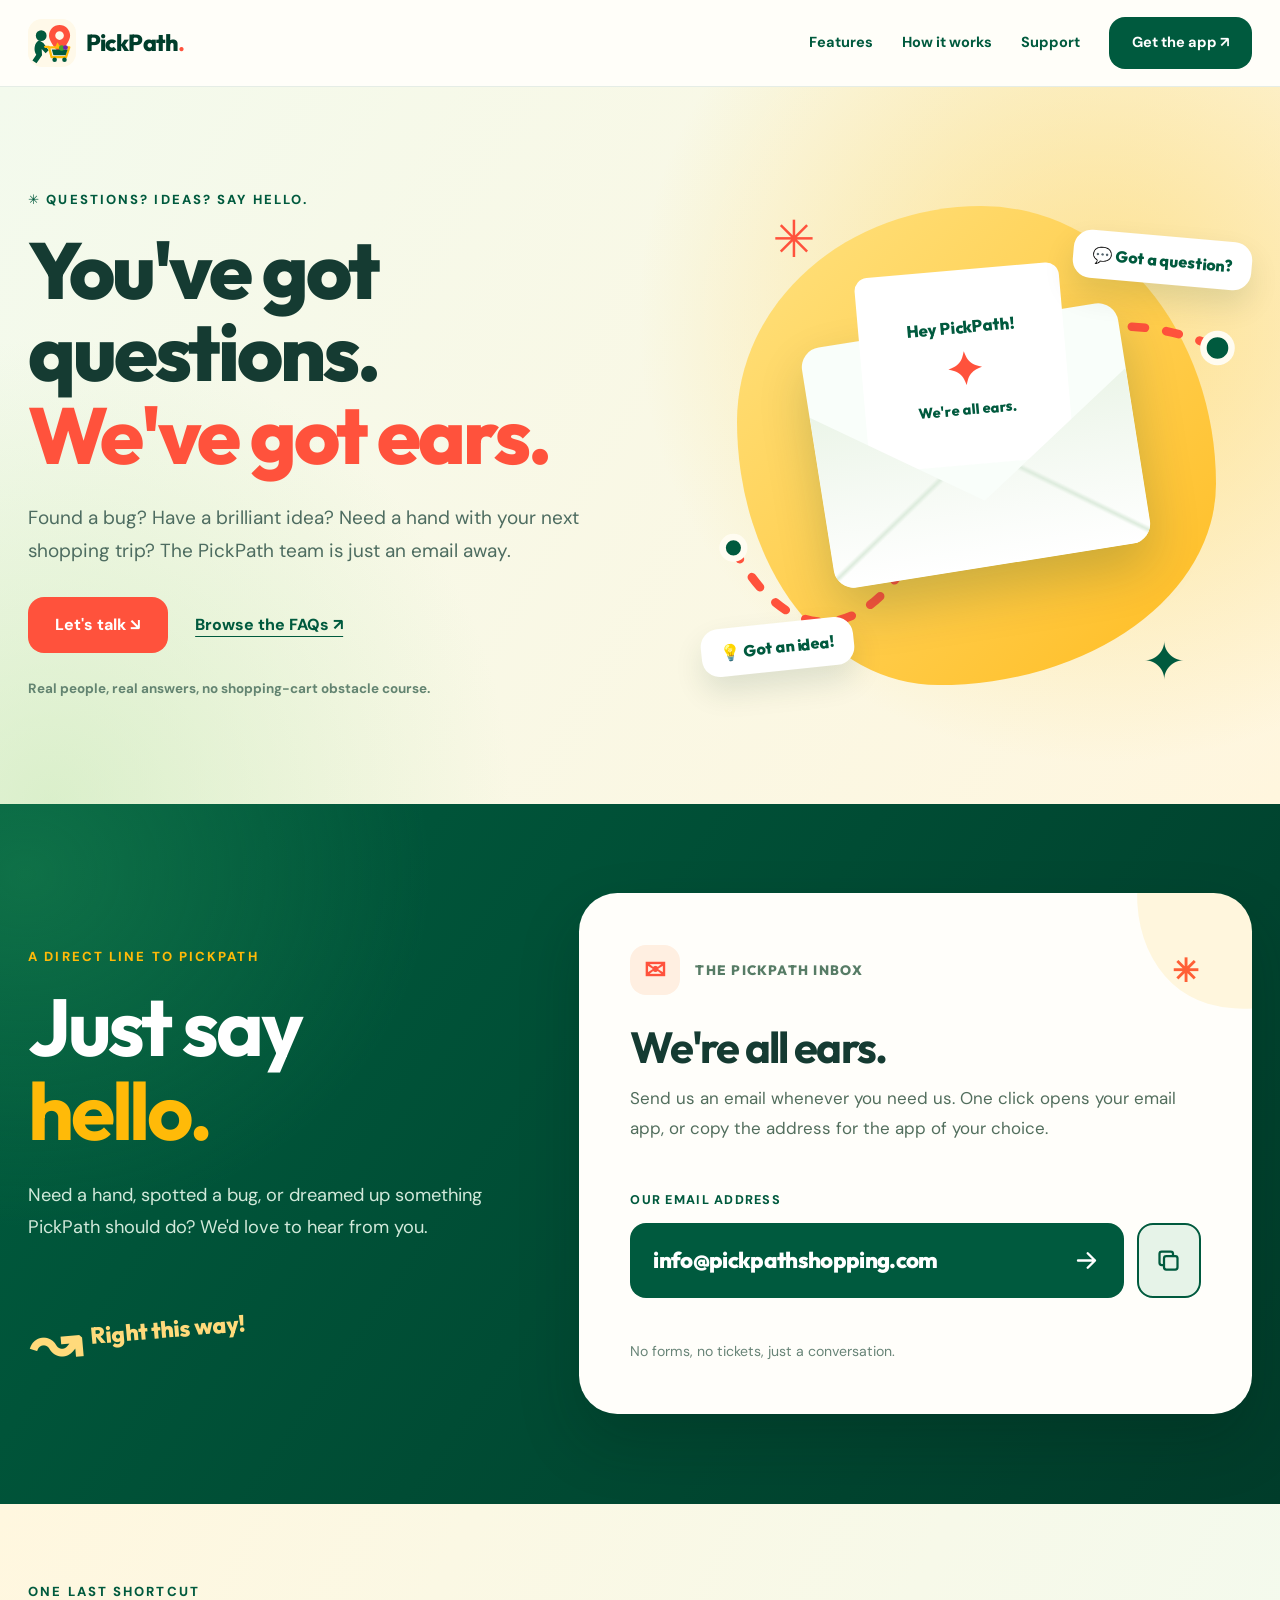
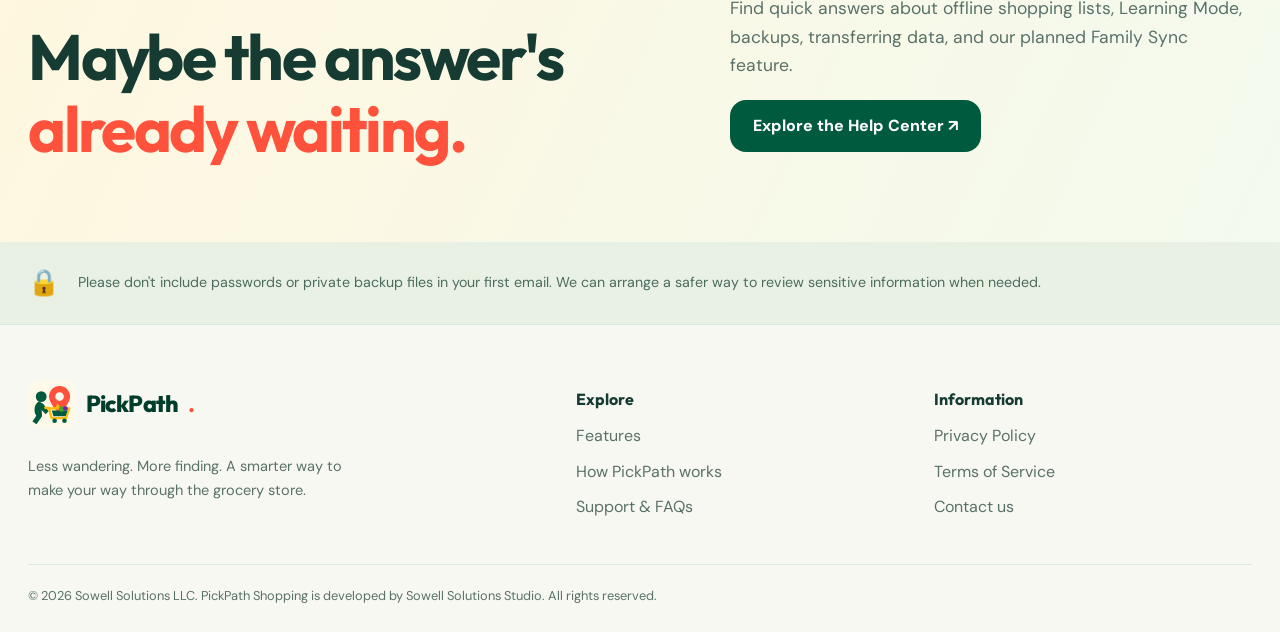
==== commit 4b92a192: "fix: simplify contact page to direct mailto link and copy-address icon" ====
--- a/contact/index.html
+++ b/contact/index.html
@@ -4,21 +4,32 @@
  <div class="contact-hero-copy"><p class="eyebrow">✳ Questions? Ideas? Say hello.</p><h1>You've got<br>questions.<br><em>We've got ears.</em></h1><p>Found a bug? Have a brilliant idea? Need a hand with your next shopping trip? The PickPath team is just an email away.</p><div class="contact-hero-actions"><a class="btn contact-hero-cta" href="#write-us">Let's talk ↘</a><a class="contact-hero-secondary" href="../support/">Browse the FAQs ↗</a></div><span class="contact-hero-footnote">Real people, real answers, no shopping-cart obstacle course.</span></div>
  <div class="contact-hero-art" aria-hidden="true"><div class="contact-hero-blob"></div><svg viewBox="0 0 510 490" class="contact-route"><path d="M30 340 C100 470 195 395 218 280 S355 100 478 155"/><circle cx="30" cy="340" r="10"/><circle cx="478" cy="155" r="13"/></svg><div class="contact-envelope"><div class="contact-envelope-note"><span>Hey PickPath!</span><strong>✦</strong><small>We're all ears.</small></div><div class="contact-envelope-front"></div></div><div class="contact-bubble contact-bubble-one">💬 Got a question?</div><div class="contact-bubble contact-bubble-two">💡 Got an idea!</div><span class="contact-spark contact-spark-one">✳</span><span class="contact-spark contact-spark-two">✦</span></div>
 </div></section>
-<section class="contact-topics" aria-labelledby="contact-topics-title"><div class="shell"><p class="eyebrow">Pick your path</p><div class="contact-topic-head"><h2 id="contact-topics-title">What's on your mind?</h2><p>Pick a topic and we'll prepare your email with the right subject.</p></div><div class="contact-topic-grid" role="group" aria-label="Choose an email topic">
-<button type="button" class="contact-topic is-active" data-contact-topic="Help with PickPath" aria-pressed="true"><span>🛒</span><strong>Need a hand</strong><i aria-hidden="true">↗</i></button>
-<button type="button" class="contact-topic" data-contact-topic="Bug report" aria-pressed="false"><span>🐛</span><strong>Found a bug</strong><i aria-hidden="true">↗</i></button>
-<button type="button" class="contact-topic" data-contact-topic="Feature idea" aria-pressed="false"><span>💡</span><strong>Have an idea</strong><i aria-hidden="true">↗</i></button>
-<button type="button" class="contact-topic" data-contact-topic="Something else" aria-pressed="false"><span>✉️</span><strong>Just saying hi</strong><i aria-hidden="true">↗</i></button>
-</div></div></section>
-<section id="write-us" class="contact-compose"><div class="shell contact-compose-grid">
- <div class="contact-compose-copy"><p class="eyebrow">Drop a line</p><h2>Tell us<br><em>what's up.</em></h2><p>No complicated ticket system here. Write your note and we'll help you open it in your email app, ready to send to our team.</p><div class="contact-address"><span>Reach us directly</span><a href="mailto:info@pickpathshopping.com">info@pickpathshopping.com</a><button type="button" data-contact-copy-email>⧉ Copy email address</button></div><p class="contact-scribble" aria-hidden="true">↝ We're listening!</p></div>
- <div class="contact-paper"><div class="contact-paper-heading"><span>✉</span> MESSAGE THE PICKPATH TEAM <span>✳</span></div><form id="contact-email-composer">
- <div class="contact-field-pair"><div class="contact-field"><label for="contact-name">Your name <small>(optional)</small></label><input id="contact-name" type="text" maxlength="80" autocomplete="name" placeholder="What should we call you?"></div><div class="contact-field"><label for="contact-reply">Reply-to email <small>(optional)</small></label><input id="contact-reply" type="email" maxlength="254" autocomplete="email" placeholder="you@example.com"></div></div>
- <div class="contact-field"><label for="contact-subject">What's it about?</label><select id="contact-subject"><option>Help with PickPath</option><option>Bug report</option><option>Feature idea</option><option>Something else</option></select></div>
- <div class="contact-field"><label for="contact-message">Your message</label><textarea id="contact-message" rows="6" maxlength="1500" minlength="5" placeholder="Tell us what happened, what you were trying to do, or what you'd love to see in PickPath…" required></textarea></div>
- <div class="contact-actions"><button type="submit" class="btn contact-open-email">Open my email app ↗</button><button type="button" class="contact-copy-draft" data-contact-copy-draft>Copy message instead ⧉</button></div><p class="contact-form-hint">This opens your email app with the message filled in. <strong>You still press Send there.</strong> Nothing is submitted or stored by this website.</p><p class="contact-feedback" id="contact-copy-feedback" role="status" aria-live="polite"></p>
- </form></div>
-</div></section>
+<section id="write-us" class="contact-direct" aria-labelledby="contact-direct-title">
+  <div class="shell contact-direct-layout">
+    <div class="contact-direct-copy">
+      <p class="eyebrow">A direct line to PickPath</p>
+      <h2 id="contact-direct-title">Just say<br><em>hello.</em></h2>
+      <p>Need a hand, spotted a bug, or dreamed up something PickPath should do? We'd love to hear from you.</p>
+      <div class="contact-direct-doodle" aria-hidden="true"><span>↝</span> Right this way!</div>
+    </div>
+    <div class="contact-email-card">
+      <div class="contact-email-card-top">
+        <span class="contact-email-card-icon" aria-hidden="true">✉</span>
+        <span>THE PICKPATH INBOX</span>
+        <span class="contact-email-card-spark" aria-hidden="true">✳</span>
+      </div>
+      <h3>We're all ears.</h3>
+      <p>Send us an email whenever you need us. One click opens your email app, or copy the address for the app of your choice.</p>
+      <span class="contact-email-label">Our email address</span>
+      <div class="contact-email-actions">
+        <a class="contact-email-link" href="mailto:info@pickpathshopping.com" aria-label="Send an email to info@pickpathshopping.com">info@pickpathshopping.com <svg viewBox="0 0 24 24" fill="none" stroke="currentColor" stroke-width="2" stroke-linecap="round" stroke-linejoin="round" aria-hidden="true" focusable="false"><path d="M5 12h14m-6-6 6 6-6 6"/></svg></a>
+        <button type="button" class="contact-email-copy" data-contact-copy-email aria-label="Copy info@pickpathshopping.com to clipboard" title="Copy email address"><svg viewBox="0 0 24 24" fill="none" stroke="currentColor" stroke-width="2" stroke-linecap="round" stroke-linejoin="round" aria-hidden="true" focusable="false"><rect x="8" y="8" width="12" height="12" rx="2"/><path d="M16 8V6a2 2 0 0 0-2-2H6a2 2 0 0 0-2 2v8a2 2 0 0 0 2 2h2"/></svg></button>
+      </div>
+      <p class="contact-copy-status" id="contact-copy-feedback" role="status" aria-live="polite"></p>
+      <p class="contact-email-plain-note">No forms, no tickets, just a conversation.</p>
+    </div>
+  </div>
+</section>
 <section class="contact-help" aria-labelledby="contact-help-title"><div class="shell contact-help-grid"><div><p class="eyebrow">One last shortcut</p><h2 id="contact-help-title">Maybe the answer's<br><em>already waiting.</em></h2></div><div><p>Find quick answers about offline shopping lists, Learning Mode, backups, transferring data, and our planned Family Sync feature.</p><a href="../support/" class="btn">Explore the Help Center ↗</a></div></div></section>
 <div class="contact-safety"><div class="shell"><span aria-hidden="true">🔒</span><p>Please don't include passwords or private backup files in your first email. We can arrange a safer way to review sensitive information when needed.</p></div></div>
 </main><footer class="site-footer"><div class="shell"><div class="footer-grid"><div><a class="brand" href="../"><img src="../assets/brand.svg" alt="" width="48" height="48">PickPath<strong>.</strong></a><p>Less wandering. More finding. A smarter way to make your way through the grocery store.</p></div><div class="footer-col"><h3>Explore</h3><a href="../#features">Features</a><a href="../#how-it-works">How PickPath works</a><a href="../support/">Support &amp; FAQs</a></div><div class="footer-col"><h3>Information</h3><a href="../privacy/">Privacy Policy</a><a href="../terms/">Terms of Service</a><a href="../contact/">Contact us</a></div></div><div class="footer-bottom">© 2026 Sowell Solutions LLC. PickPath Shopping is developed by Sowell Solutions Studio. All rights reserved.</div></div></footer><script src="../scripts/contact.js" defer></script></body></html>
--- a/styles.css
+++ b/styles.css
@@ -1723,7 +1723,7 @@
 
 /* Contact page */
 .contact-hero {background:radial-gradient(ellipse 47% 81% at 86% 32%,rgba(255,209,85,.58),transparent 77%),radial-gradient(ellipse 45% 81% at 4% 100%,rgba(195,231,178,.55),transparent 80%),linear-gradient(120deg,#f3faed,#fff6de);overflow:hidden;}
-.contact-hero .shell,.contact-topics .shell,.contact-compose .shell,.contact-help .shell,.contact-safety .shell {width:calc(100% - (var(--site-gutter) * 2));max-width:none;margin-inline:auto;}
+.contact-hero .shell,.contact-direct .shell,.contact-help .shell,.contact-safety .shell {width:calc(100% - (var(--site-gutter) * 2));max-width:none;margin-inline:auto;}
 .contact-hero-grid {display:grid;grid-template-columns:1.06fr .94fr;align-items:center;gap:clamp(20px,4vw,75px);padding-block:clamp(65px,6.5vw,125px);}
 .contact-hero-copy h1 {font-size:clamp(3.55rem,6.2vw,8rem);line-height:1.04;margin:18px 0 26px;}
 .contact-hero-copy h1 em,.contact-help h2 em {font-style:normal;color:var(--orange);}
@@ -1749,50 +1749,35 @@
 .contact-spark {position:absolute;color:var(--orange);font-size:clamp(2rem,4vw,4rem);animation:contactSpark 4s ease-in-out infinite;}
 .contact-spark-one {top:5%;left:13%;}
 .contact-spark-two {bottom:3%;right:12%;color:var(--green);animation-delay:-1.5s;}
-.contact-topics {background:#fffef9;padding:clamp(55px,6vw,100px) 0;}
-.contact-topic-head {display:grid;grid-template-columns:1fr auto;align-items:end;gap:25px;margin-bottom:clamp(26px,3vw,48px);}
-.contact-topic-head h2 {font-size:clamp(2.7rem,4.5vw,5.5rem);margin:0;}
-.contact-topic-head p {font-size:clamp(1rem,1.2vw,1.25rem);max-width:390px;color:var(--muted);margin:0;}
-.contact-topic-grid {display:grid;grid-template-columns:repeat(4,minmax(0,1fr));gap:clamp(11px,1.6vw,27px);}
-.contact-topic {position:relative;display:flex;flex-direction:column;align-items:start;justify-content:space-between;min-height:clamp(155px,13vw,225px);border:2px solid #dbe8d8;border-radius:24px;background:#f3f9ef;color:var(--green);padding:clamp(17px,2vw,29px);text-align:left;cursor:pointer;transition:transform .2s,background .2s,box-shadow .2s;}
-.contact-topic span {font-size:clamp(2rem,3.2vw,3.5rem);}
-.contact-topic strong {font:800 clamp(1.1rem,1.6vw,1.8rem) Outfit,sans-serif;}
-.contact-topic i {position:absolute;bottom:17px;right:20px;font-style:normal;color:var(--orange);font-size:1.45rem;}
-.contact-topic:hover {transform:translateY(-5px) rotate(-1deg);box-shadow:0 14px 30px rgba(0,60,40,.1);}
-.contact-topic.is-active {background:#e6f5df;border-color:var(--green);box-shadow:6px 7px 0 rgba(0,90,62,.12);}
-.contact-topic:focus-visible {outline:3px solid var(--gold);outline-offset:4px;}
-.contact-compose {padding:clamp(60px,6.5vw,110px) 0;color:white;background:radial-gradient(ellipse 38% 60% at 10% 15%,rgba(68,175,112,.32),transparent 70%),linear-gradient(120deg,#005b3d,#003c2b);}
-.contact-compose-grid {display:grid;grid-template-columns:minmax(0,.86fr) minmax(0,1.14fr);gap:clamp(26px,4.7vw,95px);align-items:center;}
-.contact-compose-copy .eyebrow {color:var(--gold);}
-.contact-compose-copy h2 {font-size:clamp(3.3rem,5.5vw,7rem);color:white;line-height:1.06;}
-.contact-compose-copy h2 em {color:var(--gold);font-style:normal;}
-.contact-compose-copy>p:not(.eyebrow) {color:#d4e9da;font-size:clamp(1.08rem,1.38vw,1.38rem);}
-.contact-address {display:flex;align-items:start;flex-direction:column;gap:8px;border-top:1px solid rgba(255,255,255,.24);padding-top:32px;margin-top:40px;}
-.contact-address span {color:#ffdb7d;text-transform:uppercase;letter-spacing:.1em;font-weight:800;font-size:.78rem;}
-.contact-address a {color:white;font:800 clamp(1.35rem,2.3vw,2.7rem) Outfit,sans-serif;letter-spacing:-.035em;overflow-wrap:anywhere;}
-.contact-address button {background:transparent;color:#ffe096;border:0;padding:5px 0;font:800 1rem Outfit,sans-serif;cursor:pointer;}
-.contact-address button:focus-visible {outline:2px solid var(--gold);}
-.contact-scribble {color:var(--gold)!important;font:800 clamp(1.5rem,2.4vw,2.7rem) Outfit,sans-serif;transform:rotate(-6deg);margin-top:35px;}
-.contact-paper {background:#fffdfa;color:var(--ink);padding:clamp(23px,3.1vw,53px);border-radius:clamp(23px,2.7vw,40px);box-shadow:0 20px 65px rgba(0,23,12,.2);}
-.contact-paper-heading {display:flex;align-items:center;gap:12px;font:800 .79rem Outfit,sans-serif;letter-spacing:.08em;color:#627969;margin-bottom:26px;}
-.contact-paper-heading span:first-child {font-size:1.7rem;color:var(--orange);}
-.contact-paper-heading span:last-child {font-size:2rem;color:var(--orange);margin-left:auto;}
-.contact-field-pair {display:grid;grid-template-columns:1fr 1fr;gap:16px;}
-.contact-field {display:flex;flex-direction:column;gap:8px;margin-bottom:19px;}
-.contact-field label {font-weight:800;font-size:.94rem;}
-.contact-field label small {color:var(--muted);font-weight:500;font-size:.85rem;}
-.contact-field input,.contact-field select,.contact-field textarea {width:100%;min-width:0;background:#fff;color:var(--ink);padding:13px 15px;outline:none;border:2px solid #d5e5d8;border-radius:13px;font:600 1rem 'DM Sans',sans-serif;}
-.contact-field select {cursor:pointer;}
-.contact-field input,.contact-field select {min-height:54px;}
-.contact-field textarea {resize:vertical;line-height:1.6;}
-.contact-field :is(input,select,textarea):focus-visible {border-color:var(--green);box-shadow:0 0 0 3px #e0f4e4;}
-.contact-actions {display:flex;gap:17px;align-items:center;flex-wrap:wrap;}
-.contact-open-email {border:0;background:var(--orange);cursor:pointer;}
-.contact-open-email:hover {background:#d74432;}
-.contact-copy-draft {background:transparent;color:var(--green);border:0;cursor:pointer;font:800 .95rem Outfit,sans-serif;text-decoration:underline;text-underline-offset:4px;}
-.contact-copy-draft:focus-visible,.contact-open-email:focus-visible {outline:3px solid var(--gold);outline-offset:4px;}
-.contact-form-hint {font-size:.84rem;color:#5e7769;line-height:1.6;margin:18px 0 8px;}
-.contact-feedback {font-size:.87rem;font-weight:800;color:var(--green);min-height:17px;margin:0;}
+
+/* One straightforward email action and a matching copy icon. */
+.contact-direct {padding:clamp(65px,7vw,125px) 0;color:#fff;overflow:hidden;background:radial-gradient(ellipse 44% 70% at 2% 10%,rgba(41,151,89,.36),transparent 72%),linear-gradient(125deg,#005c3e,#003c2a);}
+.contact-direct-layout {display:grid;grid-template-columns:minmax(0,.84fr) minmax(0,1.16fr);gap:clamp(30px,5vw,100px);align-items:center;}
+.contact-direct-copy .eyebrow {color:var(--gold);}
+.contact-direct-copy h2 {font-size:clamp(3.7rem,6.3vw,8rem);color:#fff;line-height:1.04;margin:14px 0 27px;}
+.contact-direct-copy h2 em {font-style:normal;color:var(--gold);}
+.contact-direct-copy>p:not(.eyebrow) {color:#d1e9da;font-size:clamp(1.14rem,1.42vw,1.45rem);line-height:1.75;max-width:620px;}
+.contact-direct-doodle {font:800 clamp(1.25rem,1.8vw,1.9rem) Outfit,sans-serif;color:#ffda7b;transform:rotate(-5deg);margin-top:40px;}
+.contact-direct-doodle span {font-size:2.7em;vertical-align:middle;margin-right:6px;}
+.contact-email-card {position:relative;overflow:hidden;border-radius:clamp(24px,3vw,45px);background:#fffefa;color:var(--ink);padding:clamp(28px,4vw,65px);box-shadow:0 28px 60px rgba(0,27,17,.21);}
+.contact-email-card::after {content:"";position:absolute;pointer-events:none;width:240px;height:240px;background:rgba(255,186,8,.12);border-radius:43% 57% 57% 43%/48% 39% 61% 52%;right:-125px;top:-120px;transform:rotate(16deg);}
+.contact-email-card-top {display:flex;align-items:center;gap:15px;font:800 .85rem Outfit,sans-serif;letter-spacing:.09em;color:#577c66;}
+.contact-email-card-icon {display:grid;place-items:center;width:50px;height:50px;flex:0 0 50px;background:#ffefe1;border-radius:16px;font-size:1.65rem;color:var(--orange);}
+.contact-email-card-spark {margin-left:auto;color:var(--orange);font-size:2rem;}
+.contact-email-card h3 {font-size:clamp(2.3rem,3.4vw,4rem);margin:28px 0 14px;line-height:1.1;}
+.contact-email-card>p:not(.contact-copy-status):not(.contact-email-plain-note) {color:#526e5d;max-width:600px;font-size:clamp(1.06rem,1.2vw,1.25rem);line-height:1.72;}
+.contact-email-label {display:block;color:var(--green);font-weight:800;text-transform:uppercase;letter-spacing:.1em;font-size:.79rem;margin:clamp(30px,3.7vw,55px) 0 12px;}
+.contact-email-actions {display:flex;align-items:stretch;gap:13px;min-width:0;}
+.contact-email-link {display:flex;align-items:center;justify-content:space-between;gap:12px;min-width:0;flex:1;color:white;background:var(--green);text-decoration:none;border-radius:16px;padding:clamp(15px,1.8vw,24px);font:800 clamp(1.05rem,1.75vw,1.85rem) Outfit,sans-serif;letter-spacing:-.03em;overflow-wrap:anywhere;transition:background .2s,transform .2s;}
+.contact-email-link:hover {background:#00744d;color:white;transform:translateY(-2px);}
+.contact-email-link svg {width:29px;height:29px;flex:0 0 29px;}
+.contact-email-copy {flex:0 0 clamp(58px,5vw,80px);display:grid;place-items:center;border:2px solid var(--green);background:#e6f3e8;color:var(--green);border-radius:16px;cursor:pointer;transition:background .2s,transform .2s;}
+.contact-email-copy svg {width:27px;height:27px;pointer-events:none;}
+.contact-email-copy:hover,.contact-email-copy.is-copied {background:#caebd1;transform:translateY(-2px);}
+.contact-email-copy:focus-visible,.contact-email-link:focus-visible {outline:3px solid var(--gold);outline-offset:4px;}
+.contact-copy-status {color:var(--green);font-size:.89rem;font-weight:800;min-height:1.2em;margin:13px 0 0;}
+.contact-email-plain-note {font-size:.88rem;color:#688477;margin:12px 0 0;}
+
 .contact-help {background:linear-gradient(115deg,#fff7df,#f3faee);padding:clamp(55px,6vw,100px) 0;}
 .contact-help-grid {display:grid;grid-template-columns:1.1fr .9fr;gap:clamp(24px,5vw,95px);align-items:center;}
 .contact-help h2 {font-size:clamp(3rem,5vw,6rem);margin:0;}
@@ -1809,32 +1794,25 @@
 @keyframes contactSpark {0%,100%{opacity:.55;transform:scale(.8) rotate(-8deg)}50%{opacity:1;transform:scale(1.15) rotate(9deg)}}
 @media(max-width:1050px) {
 .contact-hero-copy h1 {font-size:clamp(3.2rem,5.9vw,6rem);}
-.contact-topic-grid {gap:12px;}
-.contact-topic {padding:18px;min-height:165px;}
 }
 @media(max-width:810px) {
-.contact-hero-grid,.contact-compose-grid,.contact-help-grid {grid-template-columns:1fr;}
+.contact-hero-grid,.contact-direct-layout,.contact-help-grid {grid-template-columns:1fr;}
 .contact-hero-grid {padding-block:60px;}
 .contact-hero-copy h1 {font-size:clamp(3.4rem,8vw,6rem);}
 .contact-hero-art {min-height:400px;}
-.contact-topic-head {grid-template-columns:1fr;}
-.contact-topic-grid {grid-template-columns:repeat(2,minmax(0,1fr));}
-.contact-compose-copy h2 {font-size:clamp(3.3rem,8vw,5.6rem);}
+.contact-direct-copy h2 {font-size:clamp(3.4rem,8.5vw,6.1rem);}
 }
 @media(max-width:520px) {
 .contact-hero-copy h1 {font-size:clamp(3.05rem,11vw,4.6rem);}
 .contact-hero-art {min-height:340px;}
 .contact-envelope {width:230px;height:177px;}
 .contact-bubble {font-size:.85rem;padding:9px 12px;}
-.contact-topic {min-height:141px;font-size:1.1rem;padding:15px;}
-.contact-topic span {font-size:2.25rem;}
-.contact-topic strong {font-size:1.13rem;}
-.contact-topic i {right:13px;bottom:11px;}
-.contact-paper {padding:24px 18px;}
-.contact-field-pair {grid-template-columns:1fr;gap:0;}
-.contact-open-email,.contact-copy-draft {width:100%;justify-content:center;text-align:center;}
-.contact-address a {font-size:clamp(1.2rem,5.8vw,1.85rem);}
+.contact-email-card {padding:25px 18px;}
+.contact-email-link {font-size:clamp(.89rem,4.1vw,1.22rem);padding:14px 12px;}
+.contact-email-link svg {width:20px;height:20px;flex-basis:20px;}
+.contact-email-copy {flex-basis:56px;border-radius:13px;}
+.contact-email-actions {gap:8px;}
 }
 @media(prefers-reduced-motion:reduce) {
-.contact-hero-blob,.contact-route path,.contact-envelope,.contact-bubble,.contact-spark,.contact-topic {animation:none!important;transition:none!important;}
-}
+.contact-hero-blob,.contact-route path,.contact-envelope,.contact-bubble,.contact-spark,.contact-email-link,.contact-email-copy {animation:none!important;transition:none!important;}
+}
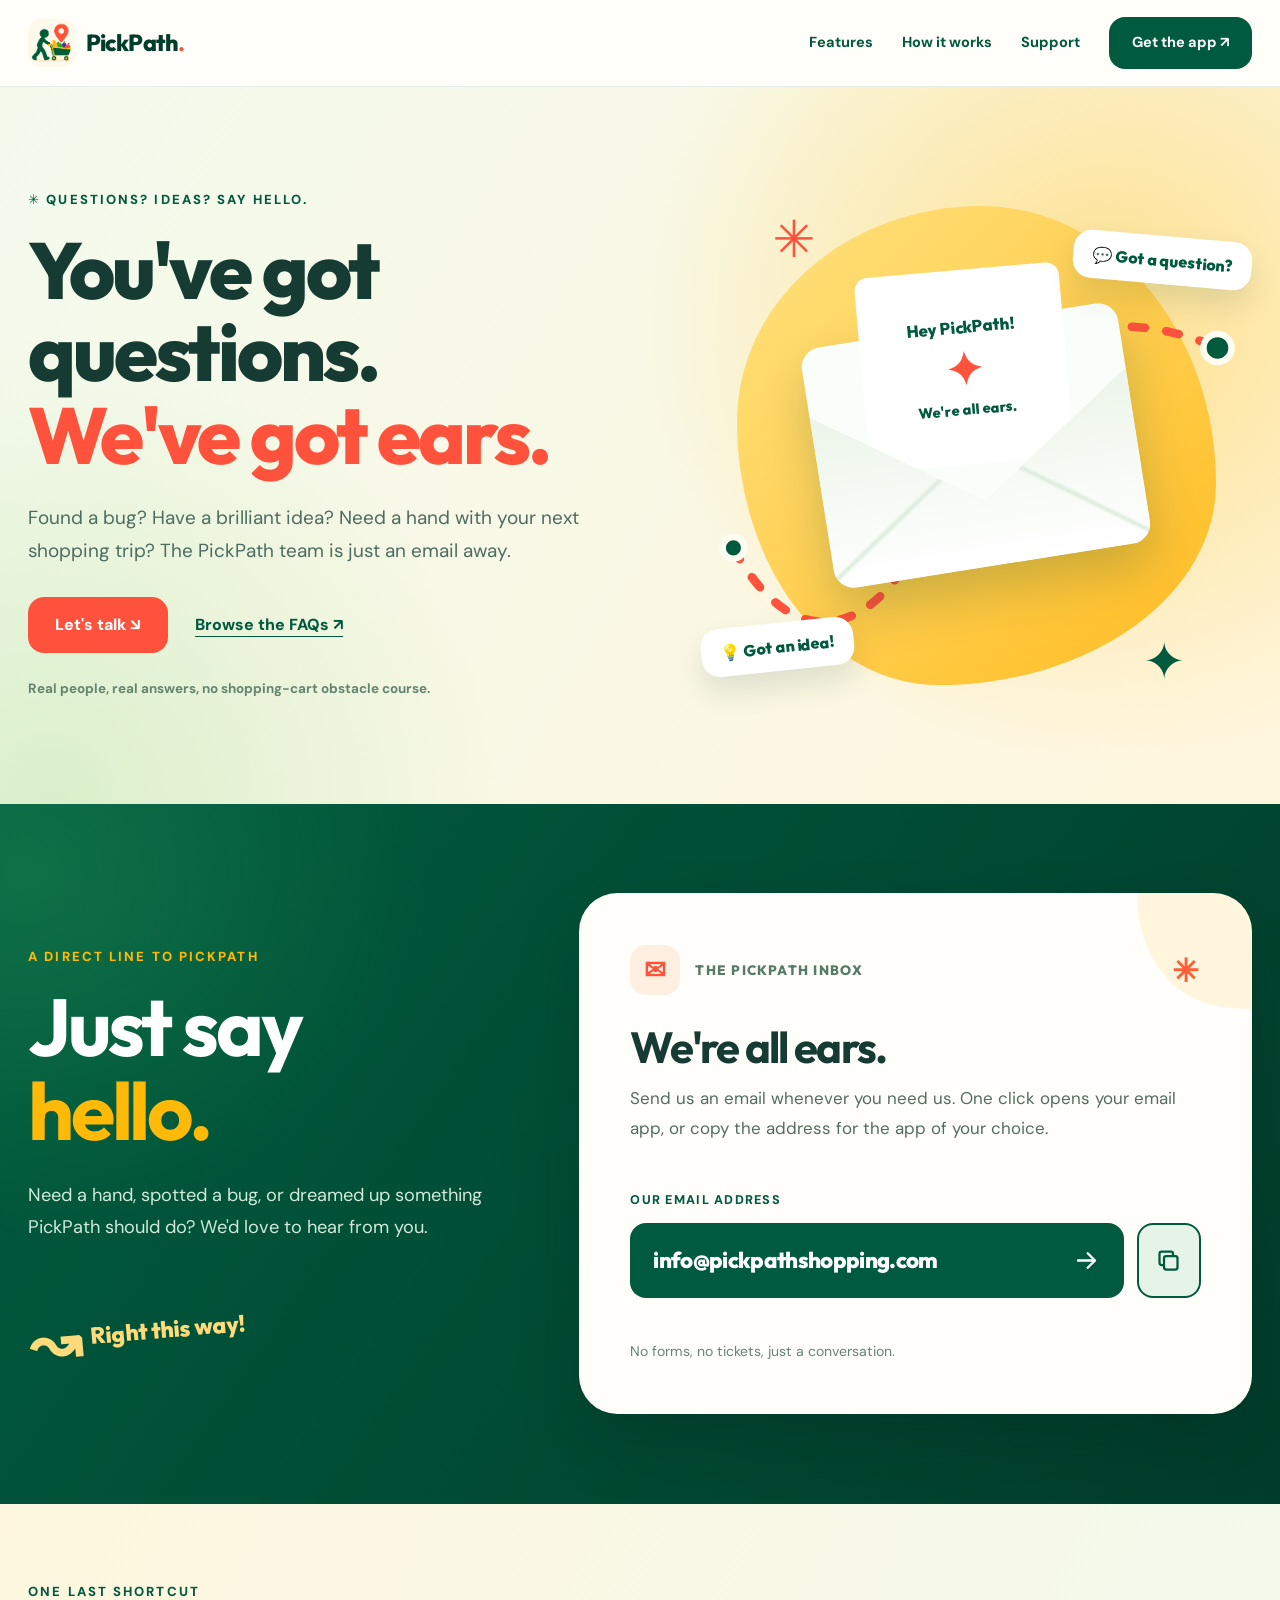
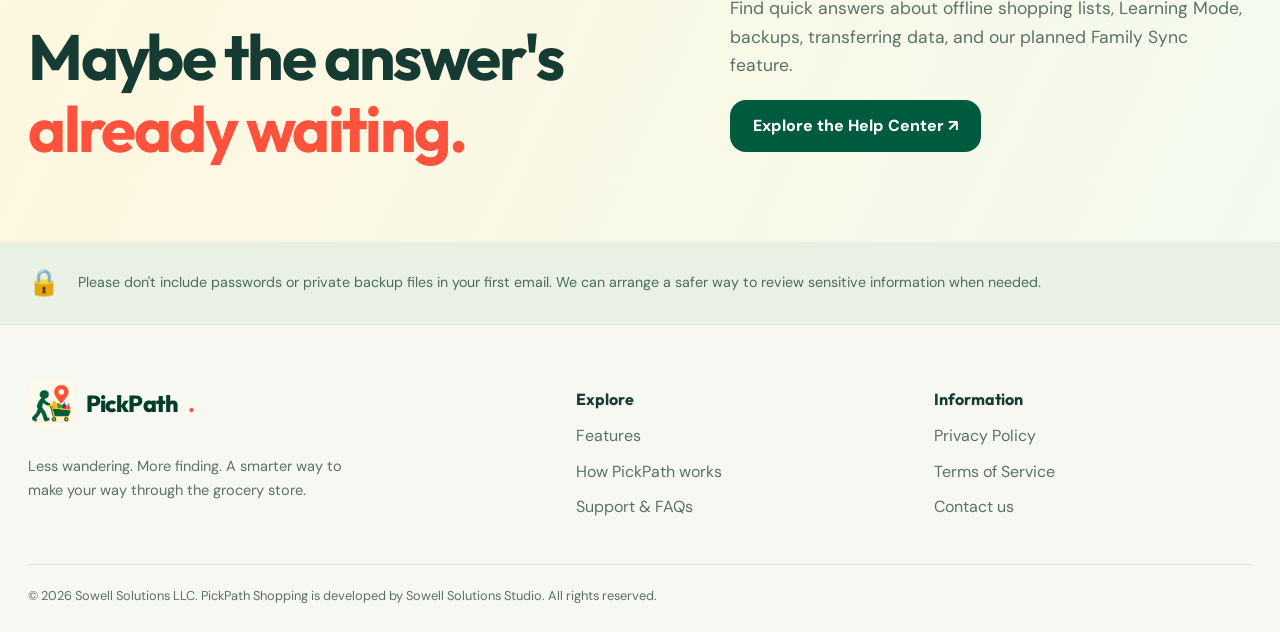
==== commit 0c4acb24: "fix: use official PickPath artwork for website logo and favicons" ====
--- a/contact/index.html
+++ b/contact/index.html
@@ -1,4 +1,12 @@
-<!doctype html><html lang="en"><head><meta charset="utf-8"><meta name="viewport" content="width=device-width,initial-scale=1"><title>Contact PickPath Shopping | Say Hello to Our Team</title><meta name="description" content="Contact the PickPath Shopping team. Ask for help, report a bug, suggest a feature, or learn more about our grocery shopping app."><meta name="robots" content="noindex,nofollow"><link rel="canonical" href="https://pickpathshopping.com/contact/"><meta property="og:type" content="website"><meta property="og:site_name" content="PickPath Shopping"><meta property="og:title" content="Contact PickPath Shopping"><meta property="og:description" content="Questions, ideas and grocery mysteries welcome. Get in touch with PickPath Shopping."><meta property="og:url" content="https://pickpathshopping.com/contact/"><meta name="theme-color" content="#005a3e"><link rel="icon" href="../assets/brand.svg" type="image/svg+xml"><link rel="stylesheet" href="../styles.css"></head><body><a class="skip-link" href="#main">Skip to content</a><header class="site-header"><div class="shell nav"><a class="brand" href="../"><img src="../assets/brand.svg" alt="" width="48" height="48"><span>PickPath<strong>.</strong></span></a><nav class="nav-links" aria-label="Main navigation"><a href="../#features">Features</a><a href="../#how-it-works">How it works</a><a href="../support/">Support</a><a class="btn" href="../#download">Get the app ↗</a></nav></div></header>
+<!doctype html><html lang="en"><head>
+<!-- Google tag (Google Tag Manager) -->
+<script async src="https://www.googletagmanager.com/gtm.js?id=GTM-N86MPN5V"></script>
+<script>
+  window.dataLayer = window.dataLayer || [];
+  function gtag(){dataLayer.push(arguments);}
+  gtag('js', new Date());
+</script>
+<meta charset="utf-8"><meta name="viewport" content="width=device-width,initial-scale=1"><title>Contact PickPath Shopping | Say Hello to Our Team</title><meta name="description" content="Contact the PickPath Shopping team. Ask for help, report a bug, suggest a feature, or learn more about our grocery shopping app."><link rel="canonical" href="https://pickpathshopping.com/contact/"><meta property="og:type" content="website"><meta property="og:site_name" content="PickPath Shopping"><meta property="og:title" content="Contact PickPath Shopping"><meta property="og:description" content="Questions, ideas and grocery mysteries welcome. Get in touch with PickPath Shopping."><meta property="og:url" content="https://pickpathshopping.com/contact/"><meta name="theme-color" content="#005a3e"><link rel="icon" href="../assets/favicon-32.png" type="image/png" sizes="32x32"><link rel="apple-touch-icon" href="../assets/apple-touch-icon.png"><link rel="stylesheet" href="../styles.css"></head><body><a class="skip-link" href="#main">Skip to content</a><header class="site-header"><div class="shell nav"><a class="brand" href="../"><img src="../assets/brand.png" alt="" width="48" height="48"><span>PickPath<strong>.</strong></span></a><nav class="nav-links" aria-label="Main navigation"><a href="../#features">Features</a><a href="../#how-it-works">How it works</a><a href="../support/">Support</a><a class="btn" href="../#download">Get the app ↗</a></nav></div></header>
 <main id="main">
 <section class="contact-hero"><div class="shell contact-hero-grid">
  <div class="contact-hero-copy"><p class="eyebrow">✳ Questions? Ideas? Say hello.</p><h1>You've got<br>questions.<br><em>We've got ears.</em></h1><p>Found a bug? Have a brilliant idea? Need a hand with your next shopping trip? The PickPath team is just an email away.</p><div class="contact-hero-actions"><a class="btn contact-hero-cta" href="#write-us">Let's talk ↘</a><a class="contact-hero-secondary" href="../support/">Browse the FAQs ↗</a></div><span class="contact-hero-footnote">Real people, real answers, no shopping-cart obstacle course.</span></div>
@@ -32,4 +40,4 @@
 </section>
 <section class="contact-help" aria-labelledby="contact-help-title"><div class="shell contact-help-grid"><div><p class="eyebrow">One last shortcut</p><h2 id="contact-help-title">Maybe the answer's<br><em>already waiting.</em></h2></div><div><p>Find quick answers about offline shopping lists, Learning Mode, backups, transferring data, and our planned Family Sync feature.</p><a href="../support/" class="btn">Explore the Help Center ↗</a></div></div></section>
 <div class="contact-safety"><div class="shell"><span aria-hidden="true">🔒</span><p>Please don't include passwords or private backup files in your first email. We can arrange a safer way to review sensitive information when needed.</p></div></div>
-</main><footer class="site-footer"><div class="shell"><div class="footer-grid"><div><a class="brand" href="../"><img src="../assets/brand.svg" alt="" width="48" height="48">PickPath<strong>.</strong></a><p>Less wandering. More finding. A smarter way to make your way through the grocery store.</p></div><div class="footer-col"><h3>Explore</h3><a href="../#features">Features</a><a href="../#how-it-works">How PickPath works</a><a href="../support/">Support &amp; FAQs</a></div><div class="footer-col"><h3>Information</h3><a href="../privacy/">Privacy Policy</a><a href="../terms/">Terms of Service</a><a href="../contact/">Contact us</a></div></div><div class="footer-bottom">© 2026 Sowell Solutions LLC. PickPath Shopping is developed by Sowell Solutions Studio. All rights reserved.</div></div></footer><script src="../scripts/contact.js" defer></script></body></html>+</main><footer class="site-footer"><div class="shell"><div class="footer-grid"><div><a class="brand" href="../"><img src="../assets/brand.png" alt="" width="48" height="48">PickPath<strong>.</strong></a><p>Less wandering. More finding. A smarter way to make your way through the grocery store.</p></div><div class="footer-col"><h3>Explore</h3><a href="../#features">Features</a><a href="../#how-it-works">How PickPath works</a><a href="../support/">Support &amp; FAQs</a></div><div class="footer-col"><h3>Information</h3><a href="../privacy/">Privacy Policy</a><a href="../terms/">Terms of Service</a><a href="../contact/">Contact us</a></div></div><div class="footer-bottom">© 2026 Sowell Solutions LLC. PickPath Shopping is developed by Sowell Solutions Studio. All rights reserved.</div></div></footer><script src="../scripts/contact.js" defer></script></body></html>
--- a/styles.css
+++ b/styles.css
@@ -1816,3 +1816,131 @@
 @media(prefers-reduced-motion:reduce) {
 .contact-hero-blob,.contact-route path,.contact-envelope,.contact-bubble,.contact-spark,.contact-email-link,.contact-email-copy {animation:none!important;transition:none!important;}
 }
+
+
+/* Legal pages: recognizable PickPath energy with restrained, readable policy content. */
+.legal-page {background:#fffefa;}
+.legal-hero {overflow:hidden;position:relative;background:radial-gradient(ellipse 53% 80% at 80% 24%,rgba(255,209,73,.50),transparent 73%),radial-gradient(ellipse 40% 60% at 3% 95%,rgba(191,224,176,.55),transparent 85%),linear-gradient(115deg,#f0f9e7 0%,#fff9e3 100%);}
+.legal-hero .shell,.legal-reading .shell,.legal-next .shell {width:calc(100% - (var(--site-gutter) * 2));max-width:none;margin-inline:auto;}
+.legal-hero-layout {display:grid;grid-template-columns:minmax(0,1.13fr) minmax(0,.87fr);align-items:center;gap:clamp(15px,4vw,90px);padding-block:clamp(48px,5.7vw,100px);}
+.legal-hero-copy {position:relative;z-index:1;}
+.legal-hero-copy .eyebrow {color:var(--green);}
+.legal-hero-copy h1 {font-size:clamp(3.5rem,7vw,8.6rem);line-height:1.04;max-width:950px;margin:17px 0 26px;letter-spacing:-.065em;}
+.legal-hero-copy h1 em {font-style:normal;color:var(--orange);}
+.legal-hero-meta {font-size:clamp(1.08rem,1.47vw,1.48rem);color:#4f7060;max-width:670px;line-height:1.65;}
+.legal-hero-pills {display:flex;gap:11px;flex-wrap:wrap;margin-top:28px;}
+.legal-hero-pills>span {background:rgba(255,255,255,.83);border:1px solid rgba(0,90,62,.14);border-radius:50px;padding:9px 15px;color:var(--green);font:800 .85rem Outfit,sans-serif;}
+.legal-hero-pills>span span {color:var(--orange);margin-right:6px;}
+.legal-hero-art {min-height:clamp(330px,34vw,510px);display:grid;place-items:center;position:relative;isolation:isolate;}
+.legal-art-blob {position:absolute;z-index:-2;width:min(80%,450px);aspect-ratio:1;border-radius:51% 49% 63% 37%/44% 57% 43% 56%;background:linear-gradient(145deg,#ffdd6e,#ffc22a);box-shadow:0 28px 58px rgba(193,134,0,.12);animation:legalBlob 11s ease-in-out infinite alternate;}
+.legal-art-route {position:absolute;inset:0;width:100%;height:100%;z-index:-1;}
+.legal-art-route path {stroke:var(--orange);stroke-dasharray:10 19;stroke-linecap:round;stroke-width:7;animation:legalPath 5s linear infinite;}
+.legal-art-route circle {fill:var(--green);stroke:#fffefa;stroke-width:6;}
+.legal-art-shield {display:grid;place-items:center;width:clamp(215px,21vw,325px);aspect-ratio:1;border-radius:31%;background:#fffdf5;box-shadow:0 24px 45px rgba(0,65,42,.19);transform:rotate(-9deg);animation:legalFloat 6.5s ease-in-out infinite;}
+.legal-art-shield svg {width:67%;height:72%;}
+.legal-art-paper {width:clamp(214px,21vw,315px);aspect-ratio:.8;border-radius:19px;background:#fffdf8;box-shadow:0 28px 50px rgba(0,65,42,.19);padding:clamp(20px,2.8vw,42px);display:flex;flex-direction:column;gap:18px;transform:rotate(-9deg);animation:legalFloat 6.5s ease-in-out infinite;}
+.legal-art-paper-dots {display:flex;gap:6px;}
+.legal-art-paper-dots i {width:10px;height:10px;border-radius:50%;background:#ffb909;}
+.legal-art-paper-dots i:nth-child(2) {background:#ff5944;}
+.legal-art-paper-dots i:nth-child(3) {background:#1a9868;}
+.legal-art-paper-heading {font:800 clamp(1.25rem,2vw,2.1rem) Outfit,sans-serif;color:var(--green);}
+.legal-art-paper-line {height:10px;background:#d9eddf;border-radius:20px;width:95%;}
+.legal-art-paper-line--short {width:66%;}
+.legal-art-paper-check {align-self:flex-end;margin-top:auto;width:72px;height:72px;border-radius:50%;background:#005a3e;color:white;display:grid;place-items:center;font:800 3rem Outfit,sans-serif;}
+.legal-art-bubble {z-index:2;position:absolute;color:var(--green);padding:12px 17px;background:white;border-radius:17px;box-shadow:0 14px 29px rgba(0,66,43,.14);border:1px solid #e5eedf;font:800 clamp(.92rem,1.1vw,1.16rem) Outfit,sans-serif;white-space:nowrap;}
+.legal-art-bubble--top {right:0;top:13%;transform:rotate(7deg);animation:legalBubble 6s ease-in-out infinite;}
+.legal-art-bubble--bottom {left:2%;bottom:11%;transform:rotate(-6deg);animation:legalBubble 6.5s ease-in-out infinite reverse;}
+.legal-art-spark {position:absolute;color:var(--orange);font-size:clamp(2.1rem,3.6vw,3.8rem);line-height:1;animation:legalSpark 4s ease-in-out infinite;}
+.legal-art-spark--one {top:7%;left:15%;}
+.legal-art-spark--two {bottom:6%;right:14%;color:var(--green);animation-delay:-1.6s;}
+.legal-progress {height:5px;background:#dbeddc;position:sticky;top:0;z-index:7;overflow:hidden;}
+.legal-progress span {display:block;width:0;height:100%;background:linear-gradient(90deg,#ffba08,#ff523c);transition:width .1s linear;}
+.legal-reading {padding:clamp(50px,5.8vw,95px) 0 clamp(75px,7vw,125px);background:radial-gradient(ellipse 35% 25% at 0 0,rgba(231,247,227,.65),transparent 85%),#fffefa;}
+.legal-reading-grid {display:grid;grid-template-columns:minmax(240px,.31fr) minmax(0,.69fr);align-items:start;gap:clamp(28px,4.5vw,95px);}
+.legal-nav {min-width:0;}
+.legal-nav-inner {position:sticky;top:28px;padding:clamp(21px,2vw,34px);border-radius:28px;background:#eef7e9;border:1px solid #dce9d8;}
+.legal-nav-overline {font-size:.78rem;letter-spacing:.12em;text-transform:uppercase;font-weight:800;color:#437b58;margin:0 0 13px;}
+.legal-nav h2 {font-size:clamp(1.85rem,2.2vw,2.8rem);line-height:1.12;margin:0 0 23px;}
+.legal-nav h2 em {color:var(--orange);font-style:normal;}
+.legal-toc {display:flex;flex-direction:column;gap:2px;max-height:min(61vh,680px);overflow:auto;padding:2px 4px 2px 0;scrollbar-color:#c2dac6 transparent;scrollbar-width:thin;}
+.legal-toc-link {display:flex;align-items:center;gap:13px;border-radius:12px;padding:9px 11px 9px 7px;text-decoration:none;color:#456a52;font:700 clamp(.82rem,.89vw,.99rem)/1.35 'DM Sans',sans-serif;transition:background .2s,color .2s;}
+.legal-toc-link:hover,.legal-toc-link.is-current {background:#fffefa;color:var(--green);}
+.legal-toc-link:focus-visible {outline:3px solid var(--gold);outline-offset:2px;}
+.legal-toc-num {flex:0 0 26px;display:grid;place-items:center;color:#72947c;font:800 .76rem Outfit,sans-serif;}
+.legal-toc-link.is-current .legal-toc-num {color:var(--orange);}
+.legal-nav-contact {display:flex;flex-direction:column;gap:2px;margin-top:22px;padding:17px 18px;border-radius:16px;background:var(--green);color:white;text-decoration:none;}
+.legal-nav-contact span {color:#ddf4e5;font-size:.82rem;}
+.legal-nav-contact strong {font:800 1.05rem Outfit,sans-serif;}
+.legal-nav-contact:hover {color:white;background:#00704c;}
+.legal-document {min-width:0;max-width:980px;}
+.legal-document-intro {display:grid;grid-template-columns:auto 1fr;align-items:center;gap:20px 25px;background:#e9f7e6;border:1px solid #d1e9ce;border-radius:25px;padding:clamp(20px,2.7vw,40px);margin-bottom:clamp(24px,3vw,48px);box-shadow:0 16px 40px rgba(0,80,49,.045);}
+.legal-intro-flag {width:65px;height:65px;border-radius:21px;background:white;display:grid;place-items:center;font-size:2rem;transform:rotate(-7deg);}
+.legal-document-intro p {color:#28543b;font-weight:700;font-size:clamp(1.05rem,1.24vw,1.2rem);line-height:1.68;margin:0;}
+.legal-entry {padding:clamp(24px,3vw,45px) 0;border-bottom:1px solid #e0e9dd;scroll-margin-top:32px;}
+.legal-entry-heading {display:flex;align-items:flex-start;gap:clamp(14px,1.65vw,23px);margin-bottom:17px;}
+.legal-entry-number {flex:0 0 clamp(44px,3.6vw,58px);height:clamp(44px,3.6vw,58px);display:grid;place-items:center;background:#ffebc3;border-radius:15px;color:#955d00;transform:rotate(-6deg);font:800 clamp(.9rem,1.25vw,1.2rem) Outfit,sans-serif;}
+.legal-entry:nth-of-type(3n+2) .legal-entry-number {background:#e3f1dd;color:var(--green);}
+.legal-entry:nth-of-type(3n+3) .legal-entry-number {background:#ffe6e0;color:#b44c35;}
+.legal-entry-heading h2 {font-size:clamp(1.42rem,1.9vw,2.1rem);letter-spacing:-.03em;line-height:1.23;margin:5px 0 0;color:var(--ink);}
+.legal-entry-prose {padding-left:clamp(58px,5.3vw,81px);}
+.legal-entry-prose p {color:#455f53;line-height:1.83;font-size:clamp(1rem,1.05vw,1.11rem);max-width:880px;margin:0 0 17px;}
+.legal-entry-prose p:last-child {margin-bottom:0;}
+.legal-entry-prose strong {color:#163f30;}
+.legal-entry-prose a {font-weight:750;text-underline-offset:3px;overflow-wrap:anywhere;}
+.legal-document-end {display:flex;align-items:center;justify-content:space-between;gap:24px;flex-wrap:wrap;margin-top:clamp(37px,4vw,70px);border-radius:24px;padding:clamp(24px,3vw,38px);background:linear-gradient(120deg,#fff1cd,#fffaeb);border:1px solid #f3e6c5;}
+.legal-end-mark {display:inline-grid;place-items:center;width:34px;height:34px;background:var(--green);border-radius:50%;color:#fff;font-size:1.1rem;margin-right:12px;}
+.legal-document-end strong {font:800 clamp(1.4rem,1.8vw,1.85rem) Outfit,sans-serif;}
+.legal-document-end p {color:#5b7765;margin:8px 0 0;}
+.legal-next {padding:clamp(45px,5vw,80px) 0;background:linear-gradient(120deg,#004e36,#003926);color:white;}
+.legal-next-inner {display:flex;align-items:center;justify-content:space-between;gap:35px;flex-wrap:wrap;}
+.legal-next-inner>p {width:100%;color:var(--gold);font-size:.85rem;letter-spacing:.12em;text-transform:uppercase;font-weight:800;margin:0;}
+.legal-next h2 {color:white;font-size:clamp(2rem,3.5vw,4.4rem);margin:0;}
+.legal-next-links {display:flex;gap:15px;flex-wrap:wrap;}
+.legal-next-links a {border:1px solid rgba(255,255,255,.35);border-radius:13px;padding:13px 19px;color:white;font-weight:800;text-decoration:none;}
+.legal-next-links a:hover {background:rgba(255,255,255,.12);color:white;}
+@keyframes legalBlob {from{transform:rotate(-10deg) scale(.96)}to{transform:rotate(13deg) scale(1.055)}}
+@keyframes legalPath {to{stroke-dashoffset:-87}}
+@keyframes legalFloat {0%,100%{transform:translateY(0) rotate(-9deg)}50%{transform:translateY(-15px) rotate(-5deg)}}
+@keyframes legalBubble {0%,100%{translate:0 0}50%{translate:0 -12px}}
+@keyframes legalSpark {0%,100%{opacity:.5;transform:scale(.8) rotate(-8deg)}50%{opacity:1;transform:scale(1.2) rotate(10deg)}}
+@media(max-width:1050px) {
+.legal-hero-copy h1 {font-size:clamp(3.25rem,6.3vw,7rem);}
+.legal-reading-grid {grid-template-columns:minmax(225px,.34fr) minmax(0,.66fr);gap:28px;}
+.legal-entry-prose {padding-left:0;}
+}
+@media(max-width:790px) {
+.legal-hero-layout {grid-template-columns:1fr;padding-block:52px 40px;gap:6px;}
+.legal-hero-copy h1 {font-size:clamp(3.2rem,9vw,6rem);}
+.legal-hero-art {min-height:350px;}
+.legal-art-shield,.legal-art-paper {max-width:275px;}
+.legal-reading-grid {grid-template-columns:1fr;gap:26px;}
+.legal-nav-inner {position:relative;top:auto;}
+.legal-toc {display:grid;grid-template-columns:repeat(2,minmax(0,1fr));gap:4px 11px;max-height:none;overflow:visible;}
+.legal-nav h2 {font-size:2rem;}
+.legal-nav-contact {margin-top:20px;}
+.legal-entry-prose {padding-left:0;}
+.legal-next-inner {display:block;}
+.legal-next-links {margin-top:25px;}
+}
+@media(max-width:520px) {
+.legal-hero-copy h1 {font-size:clamp(2.9rem,11.4vw,4.3rem);}
+.legal-hero-meta {font-size:1.07rem;}
+.legal-hero-art {min-height:285px;}
+.legal-art-shield {width:190px;}
+.legal-art-paper {width:200px;}
+.legal-art-bubble {font-size:.86rem;padding:9px 11px;}
+.legal-nav-inner {padding:20px 15px;}
+.legal-toc {grid-template-columns:1fr;gap:0;}
+.legal-toc-link {padding:7px 8px;}
+.legal-document-intro {grid-template-columns:1fr;gap:13px;}
+.legal-intro-flag {width:52px;height:52px;}
+.legal-entry-heading {gap:12px;}
+.legal-entry-number {flex-basis:40px;height:40px;}
+.legal-entry-heading h2 {font-size:1.38rem;}
+.legal-document-end .btn {width:100%;justify-content:center;}
+.legal-next-links {display:flex;flex-direction:column;}
+}
+@media(prefers-reduced-motion:reduce) {
+.legal-art-blob,.legal-art-route path,.legal-art-shield,.legal-art-paper,.legal-art-bubble,.legal-art-spark {animation:none!important;}
+.legal-progress span,.legal-toc-link {transition:none!important;}
+}
